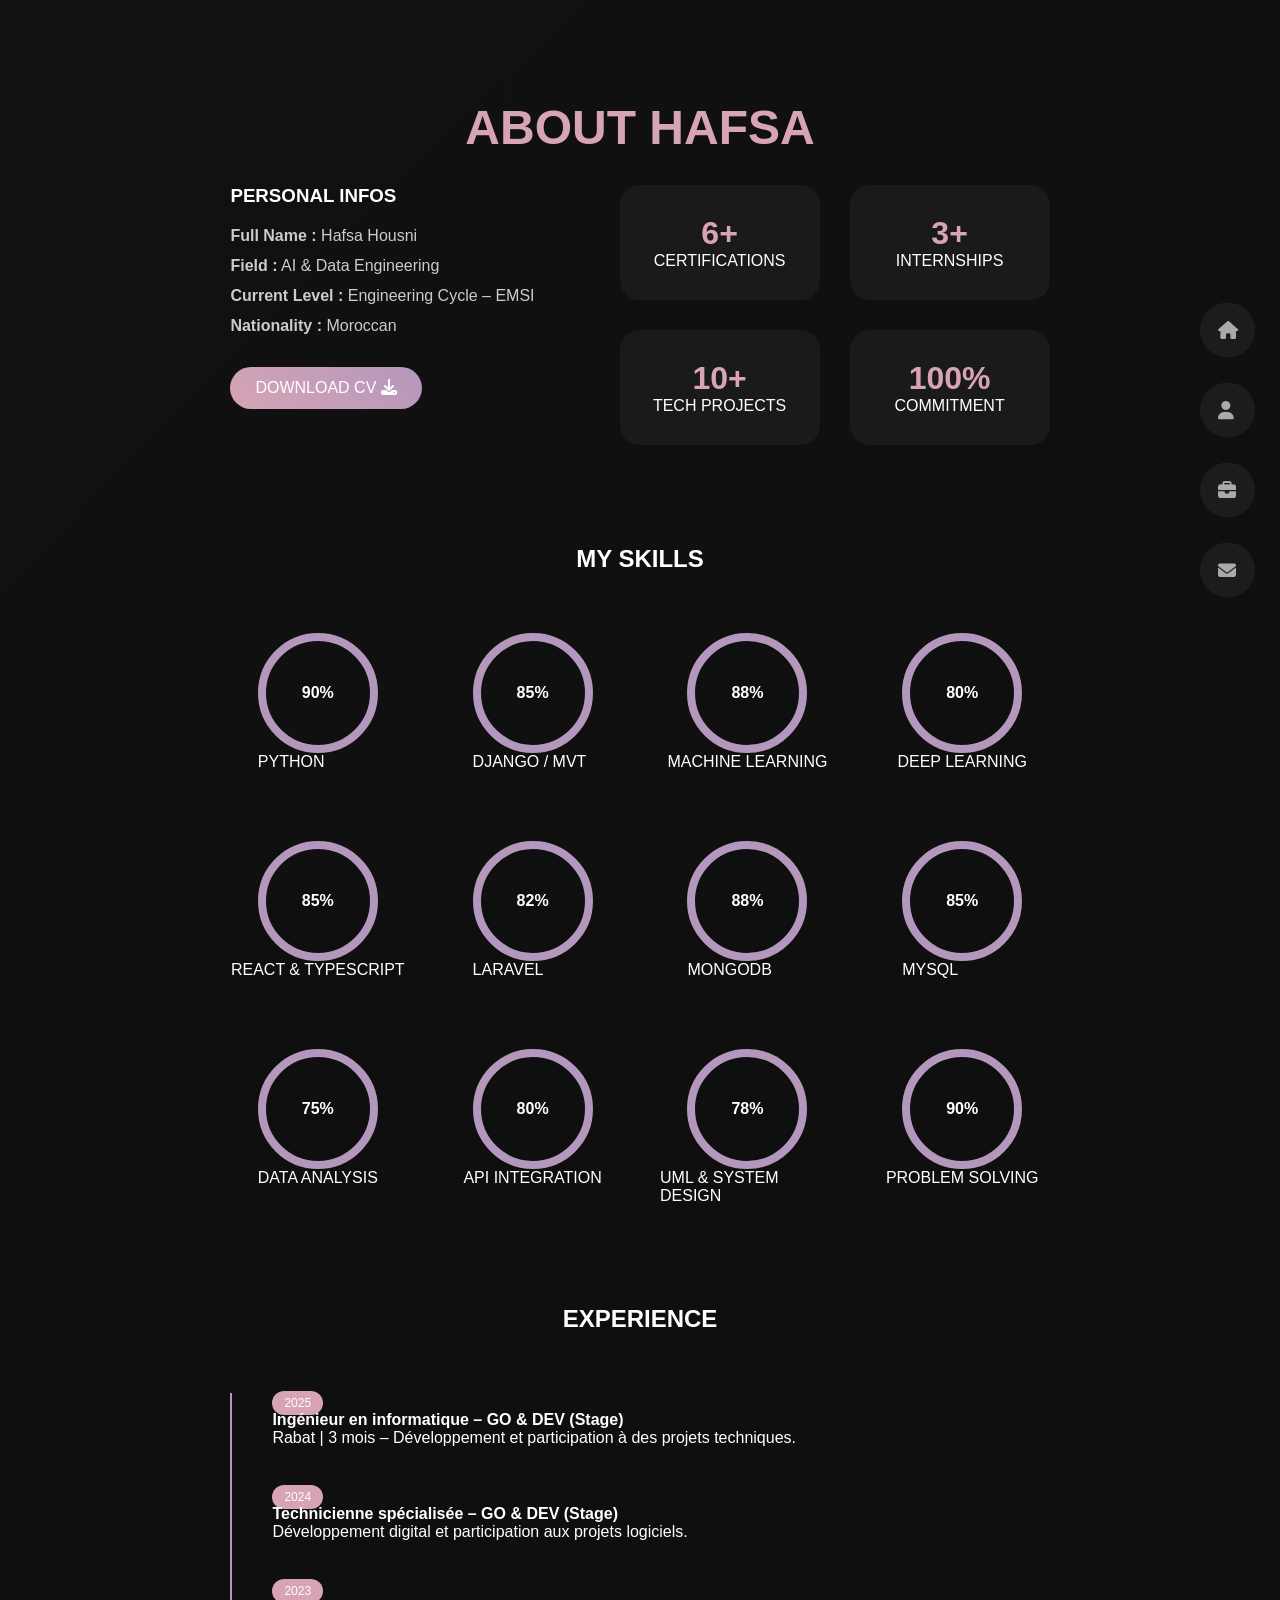
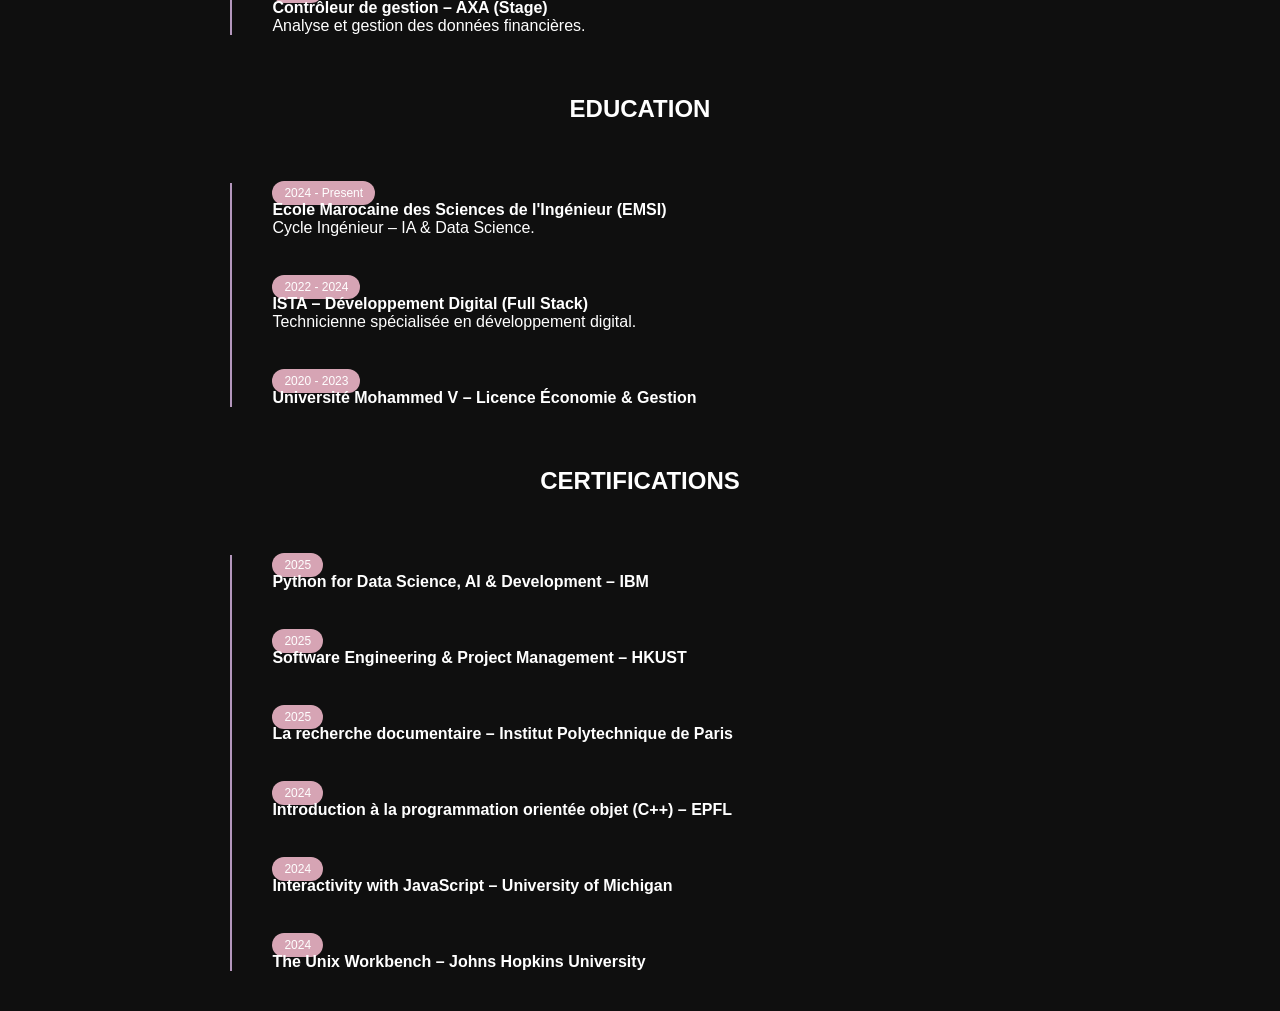
==== about.html @ fc38b6bf "Premier commit" ====
<!DOCTYPE html>
<html lang="fr">
<head>
<meta charset="UTF-8">
<meta name="viewport" content="width=device-width, initial-scale=1.0">
<title>About | Hafsa Housni</title>
<link rel="stylesheet" href="style.css">
<link rel="stylesheet" href="https://cdnjs.cloudflare.com/ajax/libs/font-awesome/6.5.0/css/all.min.css">
</head>

<body>

<div class="curtain"></div>

<section class="about-page">

    <div class="side-icons">
        <a href="index.html" class="icon link-transition">
            <i class="fas fa-home"></i>
            <span>HOME</span>
        </a>

        <a href="about.html" class="icon">
            <i class="fas fa-user"></i>
            <span>ABOUT</span>
        </a>

        <a href="projects.html" class="icon">
            <i class="fas fa-briefcase"></i>
            <span>PROJECTS</span>
        </a>

        <a href="contact.html" class="icon">
            <i class="fas fa-envelope"></i>
            <span>CONTACT</span>
        </a>
    </div>

    <div class="about-container">

        <h1 class="about-title">
            ABOUT <span>HAFSA</span>
        </h1>

        <!-- PERSONAL INFO -->
        <div class="about-top">

            <div class="personal-info">
                <h3>PERSONAL INFOS</h3>
                <p><strong>Full Name :</strong> Hafsa Housni</p>
                <p><strong>Field :</strong> AI & Data Engineering</p>
                <p><strong>Current Level :</strong> Engineering Cycle – EMSI</p>
                <p><strong>Nationality :</strong> Moroccan</p>

<a href="Hafsa_Housni_CV.pdf" download class="download-btn">
DOWNLOAD CV <i class="fas fa-download"></i>
</a>
            </div>

            <div class="stats">
                <div class="stat-box">
                    <h2>6+</h2>
                    <p>CERTIFICATIONS</p>
                </div>

                <div class="stat-box">
                    <h2>3+</h2>
                    <p>INTERNSHIPS</p>
                </div>

                <div class="stat-box">
                    <h2>10+</h2>
                    <p>TECH PROJECTS</p>
                </div>

                <div class="stat-box">
                    <h2>100%</h2>
                    <p>COMMITMENT</p>
                </div>
            </div>

        </div>

        <h2 class="section-title">MY SKILLS</h2>

<div class="skills-grid">

    <div class="skill">
        <div class="circle"><span>90%</span></div>
        <p>PYTHON</p>
    </div>

    <div class="skill">
        <div class="circle"><span>85%</span></div>
        <p>DJANGO / MVT</p>
    </div>

    <div class="skill">
        <div class="circle"><span>88%</span></div>
        <p>MACHINE LEARNING</p>
    </div>

    <div class="skill">
        <div class="circle"><span>80%</span></div>
        <p>DEEP LEARNING</p>
    </div>

    <div class="skill">
        <div class="circle"><span>85%</span></div>
        <p>REACT & TYPESCRIPT</p>
    </div>

    <div class="skill">
        <div class="circle"><span>82%</span></div>
        <p>LARAVEL</p>
    </div>

    <div class="skill">
        <div class="circle"><span>88%</span></div>
        <p>MONGODB</p>
    </div>

    <div class="skill">
        <div class="circle"><span>85%</span></div>
        <p>MYSQL</p>
    </div>

    <div class="skill">
        <div class="circle"><span>75%</span></div>
        <p>DATA ANALYSIS</p>
    </div>

    <div class="skill">
        <div class="circle"><span>80%</span></div>
        <p>API INTEGRATION</p>
    </div>

    <div class="skill">
        <div class="circle"><span>78%</span></div>
        <p>UML & SYSTEM DESIGN</p>
    </div>

    <div class="skill">
        <div class="circle"><span>90%</span></div>
        <p>PROBLEM SOLVING</p>
    </div>

</div>

        <!-- EXPERIENCE -->
        <h2 class="section-title">EXPERIENCE</h2>

        <div class="timeline">

            <div class="timeline-item">
                <span class="year">2025</span>
                <h4>Ingénieur en informatique – GO & DEV (Stage)</h4>
                <p>Rabat | 3 mois – Développement et participation à des projets techniques.</p>
            </div>

            <div class="timeline-item">
                <span class="year">2024</span>
                <h4>Technicienne spécialisée – GO & DEV (Stage)</h4>
                <p>Développement digital et participation aux projets logiciels.</p>
            </div>

            <div class="timeline-item">
                <span class="year">2023</span>
                <h4>Contrôleur de gestion – AXA (Stage)</h4>
                <p>Analyse et gestion des données financières.</p>
            </div>

        </div>

        <!-- EDUCATION -->
        <h2 class="section-title">EDUCATION</h2>

        <div class="timeline">

            <div class="timeline-item">
                <span class="year">2024 - Present</span>
                <h4>Ecole Marocaine des Sciences de l'Ingénieur (EMSI)</h4>
                <p>Cycle Ingénieur – IA & Data Science.</p>
            </div>

            <div class="timeline-item">
                <span class="year">2022 - 2024</span>
                <h4>ISTA – Développement Digital (Full Stack)</h4>
                <p>Technicienne spécialisée en développement digital.</p>
            </div>

            <div class="timeline-item">
                <span class="year">2020 - 2023</span>
                <h4>Université Mohammed V – Licence Économie & Gestion</h4>
            </div>

        </div>

        <!-- CERTIFICATIONS -->
        <h2 class="section-title">CERTIFICATIONS</h2>

        <div class="timeline">

            <div class="timeline-item">
                <span class="year">2025</span>
                <h4>Python for Data Science, AI & Development – IBM</h4>
            </div>

            <div class="timeline-item">
                <span class="year">2025</span>
                <h4>Software Engineering & Project Management – HKUST</h4>
            </div>

            <div class="timeline-item">
                <span class="year">2025</span>
                <h4>La recherche documentaire – Institut Polytechnique de Paris</h4>
            </div>

            <div class="timeline-item">
                <span class="year">2024</span>
                <h4>Introduction à la programmation orientée objet (C++) – EPFL</h4>
            </div>

            <div class="timeline-item">
                <span class="year">2024</span>
                <h4>Interactivity with JavaScript – University of Michigan</h4>
            </div>

            <div class="timeline-item">
                <span class="year">2024</span>
                <h4>The Unix Workbench – Johns Hopkins University</h4>
            </div>

        </div>

    </div>

</section>

<script>
document.addEventListener("DOMContentLoaded", function () {

    const curtain = document.querySelector(".curtain");

    const links = document.querySelectorAll("a");

    links.forEach(link => {

        link.addEventListener("click", function (e) {

            const target = this.getAttribute("href");

            // Ignore liens externes (http, https, whatsapp, # etc.)
            if (
                target &&
                !target.startsWith("http") &&
                !target.startsWith("#") &&
                !this.hasAttribute("target")
            ) {

                e.preventDefault();

                curtain.classList.add("active");

                setTimeout(() => {
                    window.location.href = target;
                }, 700);
            }

        });

    });

});
</script>

</body>
</html>
---- style.css ----
:root {
    --primary: #d6a4b4;
    --secondary: #b497bd;
    --light: #f6efe9;
    --dark: #0f0f0f;
}

/* RESET */
* {
    margin: 0;
    padding: 0;
    box-sizing: border-box;
}

body {
    font-family: 'Segoe UI', sans-serif;
    background: var(--dark);
    color: white;
    overflow-x: hidden;
}

/* HERO */
.hero {
    height: 100vh;
    display: flex;
    align-items: center;
    background: linear-gradient(135deg, #111 60%, #1a1a1a 100%);
}

/* CONTAINER */
.hero-container {
    display: flex;
    align-items: center;
    justify-content: space-between;
    width: 80%;
    max-width: 1200px;
    margin: auto;
    gap: 140px;
}

/* IMAGE */
.hero-image {
    position: relative;
}

.hero-image img {
    width: 420px;
    border-radius: 30px;
    transition: 0.5s ease;
    position: relative;
    z-index: 2;
}

.hero-image::before {
    content: "";
    position: absolute;
    width: 520px;
    height: 520px;
    background: radial-gradient(circle, rgba(214,164,180,0.35), transparent 70%);
    border-radius: 50%;
    top: 50%;
    left: 50%;
    transform: translate(-50%, -50%);
    animation: pulse 4s infinite ease-in-out;
    z-index: 1;
}

.hero-image img:hover {
    transform: scale(1.08);
    box-shadow: 0 30px 70px rgba(214,164,180,0.5);
}

@keyframes pulse {
    0% { transform: translate(-50%, -50%) scale(1); opacity: 0.5; }
    50% { transform: translate(-50%, -50%) scale(1.15); opacity: 0.9; }
    100% { transform: translate(-50%, -50%) scale(1); opacity: 0.5; }
}

/* TEXT */
.hero-content {
    max-width: 500px;
}

.hero-content h1 {
    font-size: 3.5rem;
    color: var(--primary);
    margin-bottom: 15px;
}

.hero-content h2 {
    font-size: 1.9rem;
    margin-bottom: 25px;
    color: var(--light);
}

.hero-content p {
    line-height: 1.7;
    color: #ccc;
    margin-bottom: 35px;
}

/* BUTTON */
.btn {
    display: inline-block;
    padding: 16px 40px;
    background: linear-gradient(45deg, var(--primary), var(--secondary));
    color: white;
    text-decoration: none;
    border-radius: 50px;
    font-weight: bold;
    transition: 0.3s ease;
}

.btn:hover {
    transform: scale(1.06);
    box-shadow: 0 0 25px rgba(214, 164, 180, 0.7);
}

/* SIDE ICONS */
.side-icons {
    position: fixed;
    right: 25px;
    top: 50%;
    transform: translateY(-50%);
    display: flex;
    flex-direction: column;
    gap: 25px;
    z-index: 999;
}

.icon {
    display: flex;
    align-items: center;
    height: 55px;
    width: 55px;
    border-radius: 50px;
    background: #1c1c1c;
    color: #aaa;
    text-decoration: none;
    padding: 0 18px;
    transition: all 0.4s ease;
    overflow: hidden;
}

.icon i {
    font-size: 18px;
    min-width: 20px;
}

.icon span {
    margin-left: 15px;
    white-space: nowrap;
    opacity: 0;
    font-size: 14px;
    font-weight: 600;
    transition: opacity 0.3s ease;
}

/* Hover (ouvre vers la gauche) */
.icon:hover {
    width: 170px;
    background: linear-gradient(45deg, var(--primary), var(--secondary));
    color: white;
    transform: translateX(-10px);
}

.icon:hover span {
    opacity: 1;
}

/* ABOUT SECTION */
.about {
    height: 100vh;
    padding: 100px;
    background: #111;
}

/* RIDEAU ADAPTÉ À TA PALETTE */
.curtain {
    position: fixed;
    top: -100%;
    left: 0;
    width: 100%;
    height: 100%;
    background: linear-gradient(
        to bottom,
        var(--primary),
        var(--secondary),
        #8e6b97
    );
    z-index: 9999;
    transition: top 0.7s ease-in-out;
}

.curtain.active {
    top: 0;
}

.about-page {
    height: 100vh;
    background: linear-gradient(135deg, #111 60%, #1a1a1a 100%);
    display: flex;
    align-items: center;
}

.about-container {
    width: 80%;
    max-width: 1000px;
    margin: auto;
}

.about-container h1 {
    font-size: 3rem;
    color: var(--primary);
    margin-bottom: 30px;
}

/* ABOUT PAGE */

.about-page {
    padding: 100px 10%;
    background: linear-gradient(135deg, #111, #0f0f0f);
}

.about-title {
    text-align: center;
    font-size: 3rem;
    margin-bottom: 80px;
}

.about-title span {
    color: var(--primary);
}

.about-top {
    display: flex;
    justify-content: space-between;
    gap: 80px;
    margin-bottom: 100px;
}

.personal-info h3 {
    margin-bottom: 20px;
}

.personal-info p {
    margin-bottom: 12px;
    color: #ccc;
}

.download-btn {
    display: inline-block;
    margin-top: 20px;
    padding: 12px 25px;
    border-radius: 40px;
    background: linear-gradient(45deg, var(--primary), var(--secondary));
    color: white;
    text-decoration: none;
}

.stats {
    display: grid;
    grid-template-columns: repeat(2, 200px);
    gap: 30px;
}

.stat-box {
    background: #1a1a1a;
    padding: 30px;
    border-radius: 20px;
    text-align: center;
}

.stat-box h2 {
    color: var(--primary);
    font-size: 2rem;
}

.section-title {
    text-align: center;
    margin: 60px 0;
}

.skills-grid {
    display: grid;
    grid-template-columns: repeat(4, 1fr); /* 3 par ligne */
    gap: 70px 40px;
    justify-items: center;
    margin-bottom: 100px;
}

.circle {
    width: 120px;
    height: 120px;
    border-radius: 50%;
    border: 8px solid var(--secondary);
    display: flex;
    align-items: center;
    justify-content: center;
    margin: auto;
    color: white;
    font-weight: bold;
}

.timeline {
    border-left: 2px solid var(--secondary);
    padding-left: 40px;
}

.timeline-item {
    margin-bottom: 40px;
}

.year {
    background: var(--primary);
    padding: 5px 12px;
    border-radius: 20px;
    font-size: 12px;
}

/* RESPONSIVE */
@media (max-width: 900px) {
    .hero-container {
        flex-direction: column;
        text-align: center;
        gap: 60px;
    }

    .hero-image img {
        width: 260px;
    }

    .side-icons {
        display: none;
    }
}

/* CONTACT PAGE */

.contact-page {
    height: 100vh;
    background: linear-gradient(135deg, #111 60%, #0f0f0f 100%);
    display: flex;
    align-items: center;
    justify-content: center;
    text-align: center;
}

.contact-container {
    max-width: 600px;
}

.contact-title {
    font-size: 3.5rem;
    margin-bottom: 20px;
}

.contact-title span {
    color: var(--primary);
}

.contact-container h3 {
    margin-bottom: 20px;
}

.contact-container p {
    color: #ccc;
    margin-bottom: 40px;
}

.phone-box {
    background: #1a1a1a;
    padding: 20px;
    border-radius: 20px;
    margin-bottom: 40px;
}

.phone-box i {
    font-size: 24px;
    color: var(--primary);
    margin-bottom: 10px;
}

.send-btn {
    display: inline-block;
    padding: 15px 35px;
    border-radius: 50px;
    background: linear-gradient(45deg, var(--primary), var(--secondary));
    color: white;
    text-decoration: none;
    font-weight: bold;
    transition: 0.3s ease;
    margin-bottom: 40px;
}

.send-btn:hover {
    transform: scale(1.05);
    box-shadow: 0 0 25px rgba(214,164,180,0.6);
}

.social-icons {
    display: flex;
    justify-content: center;
    gap: 25px;
}

.social-icons a {
    width: 45px;
    height: 45px;
    background: #1c1c1c;
    border-radius: 50%;
    display: flex;
    align-items: center;
    justify-content: center;
    color: white;
    font-size: 18px;
    transition: 0.3s;
}

.social-icons a:hover {
    background: linear-gradient(45deg, var(--primary), var(--secondary));
}

.projects-page {
    padding: 120px 10%;
    background: linear-gradient(135deg, #111, #0f0f0f);
}

.projects-title {
    text-align: center;
    font-size: 3rem;
    margin-bottom: 80px;
}

.projects-title span {
    color: var(--primary);
}

.projects-grid {
    display: grid;
    grid-template-columns: repeat(3, 1fr);
    gap: 40px;
}

.project-card {
    height: 220px;
    background: #1a1a1a;
    border-radius: 20px;
    position: relative;
    overflow: hidden;
    cursor: pointer;
    transition: 0.4s ease;
}

.project-card:hover {
    transform: translateY(-10px);
    box-shadow: 0 20px 40px rgba(214,164,180,0.3);
}

.project-overlay {
    position: absolute;
    bottom: 0;
    width: 100%;
    padding: 20px;
    background: linear-gradient(to top, rgba(0,0,0,0.8), transparent);
}

.project-overlay h3 {
    margin-bottom: 5px;
    color: var(--primary);
}

.project-overlay p {
    font-size: 14px;
    color: #ccc;
}

@media (max-width: 900px) {
    .projects-grid {
        grid-template-columns: 1fr;
    }
}
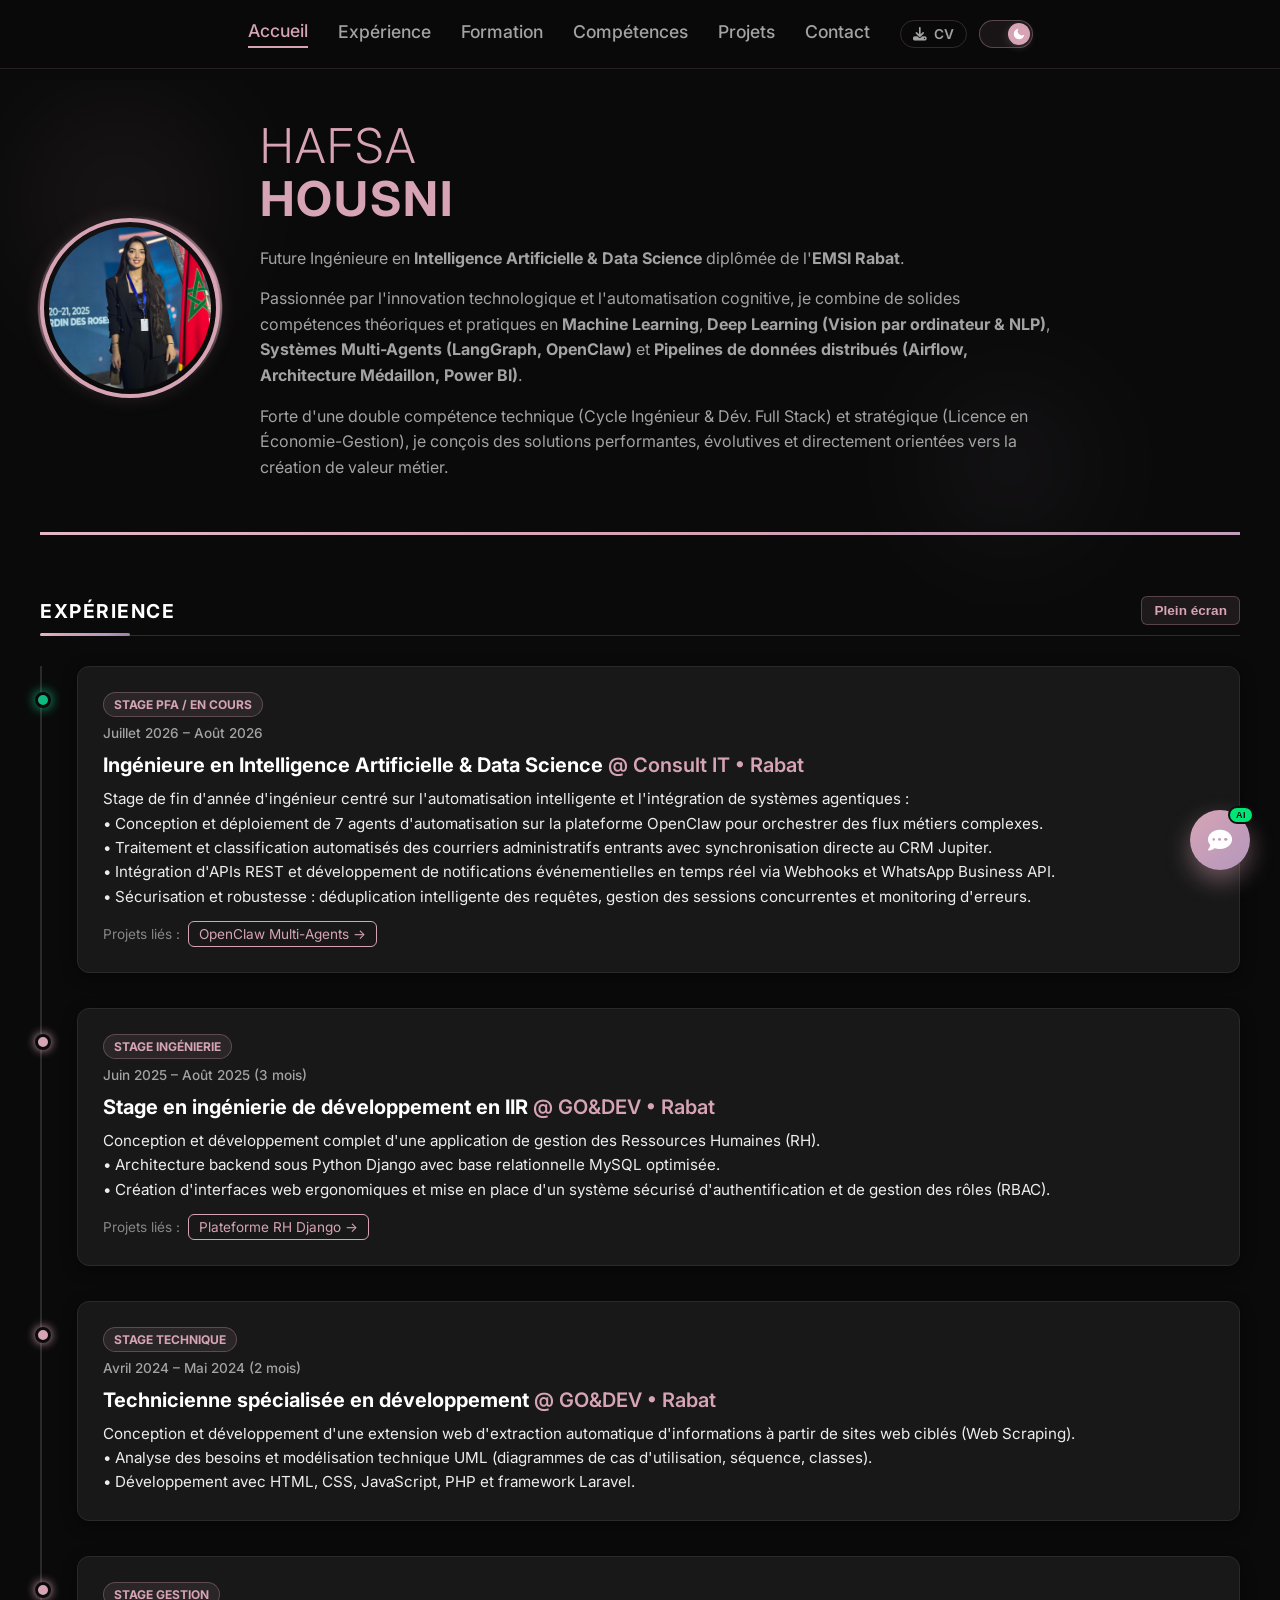
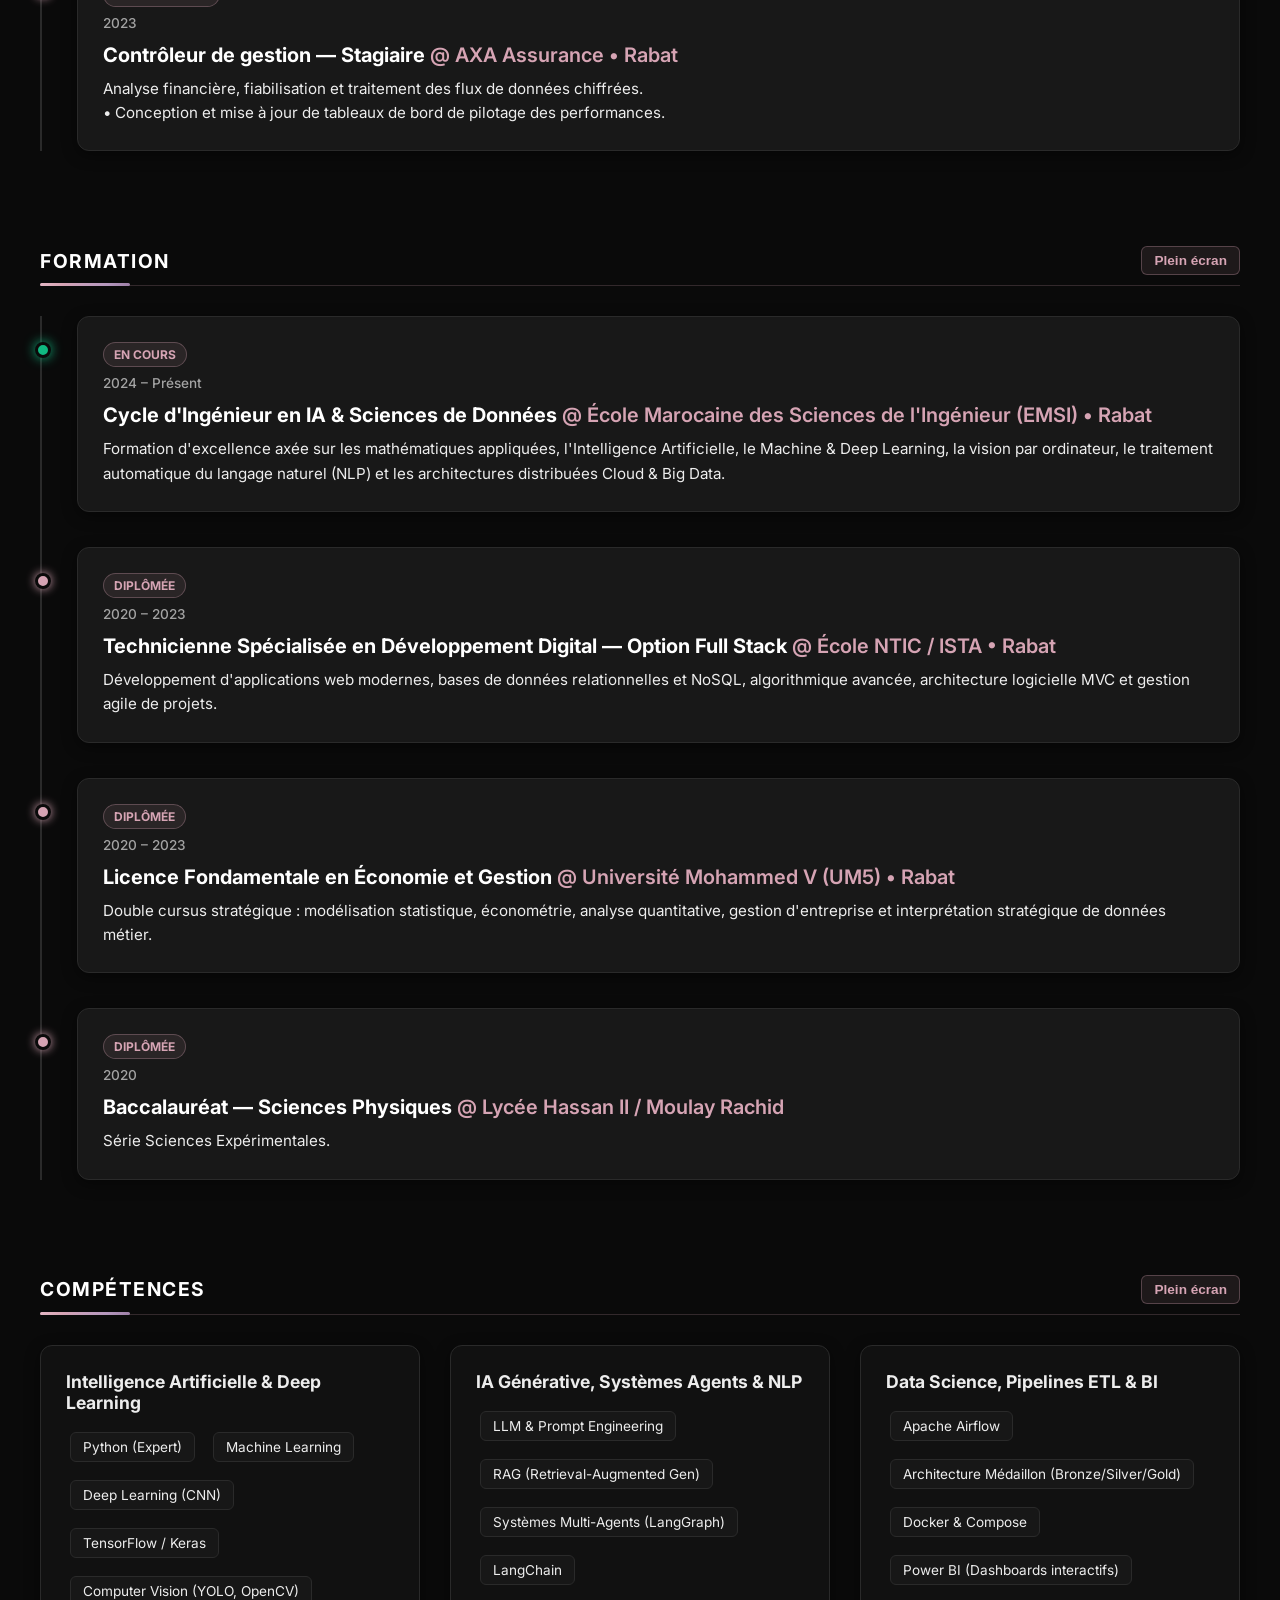
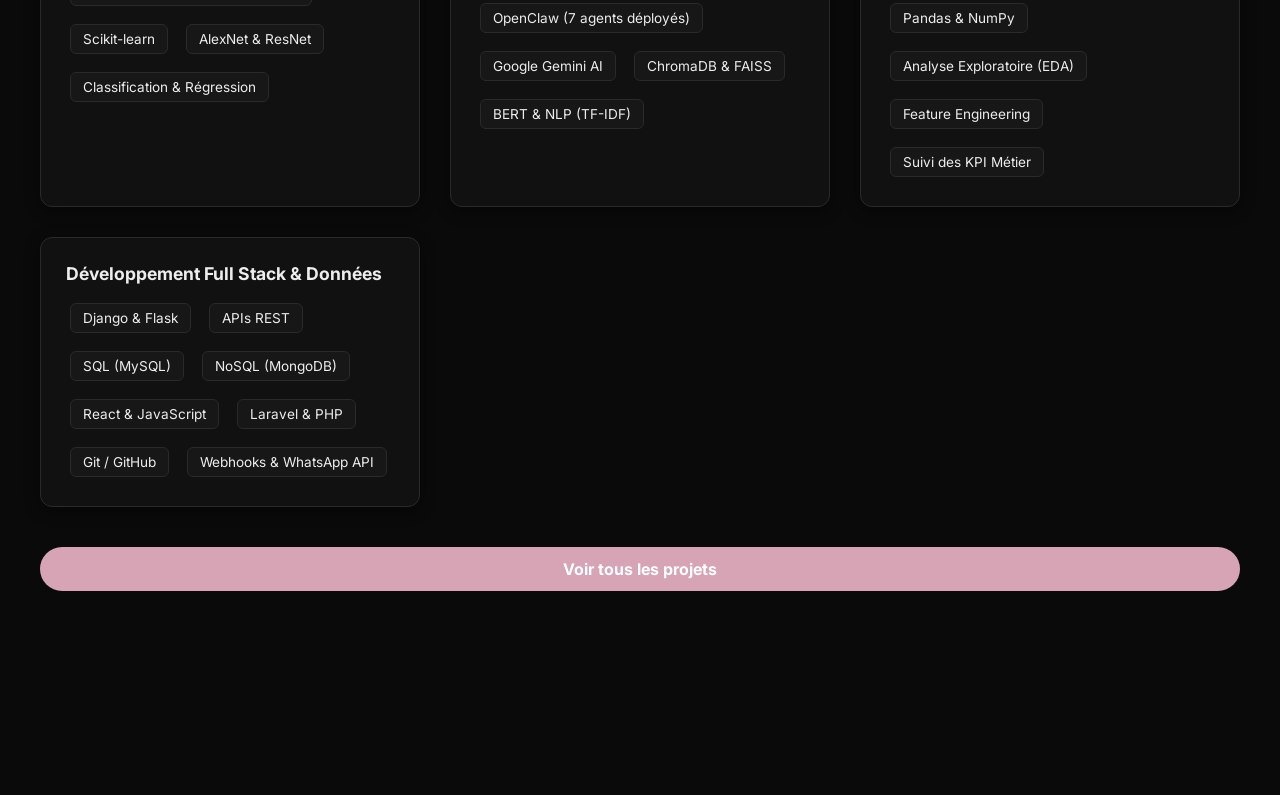
==== commit 8ff5c074: "Update portfolio" ====
--- a/about.html
+++ b/about.html
@@ -4,7 +4,12 @@
 <meta charset="UTF-8">
 <meta name="viewport" content="width=device-width, initial-scale=1.0">
 <title>About | Hafsa Housni</title>
+<script>
+    const targetHash = window.location.hash || '#experience';
+    window.location.replace('index.html' + targetHash);
+</script>
 <link rel="stylesheet" href="style.css">
+<link rel="stylesheet" href="chatbot.css">
 <link rel="stylesheet" href="https://cdnjs.cloudflare.com/ajax/libs/font-awesome/6.5.0/css/all.min.css">
 </head>
 
@@ -12,25 +17,47 @@
 
 <div class="curtain"></div>
 
-<section class="about-page">
-
+<!-- TOP NAVBAR (Style Iyad Hadife) -->
+<header class="top-navbar">
+    <a href="index.html" class="nav-brand">Hafsa<span>.IA</span></a>
+    <nav class="nav-links">
+        <a href="index.html" class="nav-link link-transition"><i class="fas fa-home"></i> Accueil</a>
+        <a href="about.html#experience" class="nav-link"><i class="fas fa-briefcase"></i> Expérience</a>
+        <a href="about.html#education" class="nav-link"><i class="fas fa-graduation-cap"></i> Formation</a>
+        <a href="about.html#skills" class="nav-link"><i class="fas fa-code"></i> Compétences</a>
+        <a href="projects.html" class="nav-link link-transition"><i class="fas fa-project-diagram"></i> Projets</a>
+        <a href="contact.html" class="nav-link link-transition"><i class="fas fa-envelope"></i> Contact</a>
+    </nav>
+    <a href="Hafsa_Housni_CV.pdf" download class="nav-cv-btn">
+        <i class="fas fa-download"></i> CV
+    </a>
+</header>
+
+<section class="about-page" id="about">
+
+    <!-- FLOATING SIDE ICONS -->
     <div class="side-icons">
-        <a href="index.html" class="icon link-transition">
+        <a href="index.html" class="icon link-transition" title="Accueil">
             <i class="fas fa-home"></i>
-            <span>HOME</span>
-        </a>
-
-        <a href="about.html" class="icon">
-            <i class="fas fa-user"></i>
-            <span>ABOUT</span>
-        </a>
-
-        <a href="projects.html" class="icon">
+            <span>ACCUEIL</span>
+        </a>
+        <a href="#experience" class="icon" title="Expérience">
             <i class="fas fa-briefcase"></i>
-            <span>PROJECTS</span>
-        </a>
-
-        <a href="contact.html" class="icon">
+            <span>EXPÉRIENCE</span>
+        </a>
+        <a href="#education" class="icon" title="Formation">
+            <i class="fas fa-graduation-cap"></i>
+            <span>FORMATION</span>
+        </a>
+        <a href="#skills" class="icon" title="Compétences">
+            <i class="fas fa-code"></i>
+            <span>COMPÉTENCES</span>
+        </a>
+        <a href="projects.html" class="icon link-transition" title="Projets">
+            <i class="fas fa-folder-open"></i>
+            <span>PROJETS</span>
+        </a>
+        <a href="contact.html" class="icon link-transition" title="Contact">
             <i class="fas fa-envelope"></i>
             <span>CONTACT</span>
         </a>
@@ -38,197 +65,390 @@
 
     <div class="about-container">
 
-        <h1 class="about-title">
-            ABOUT <span>HAFSA</span>
-        </h1>
-
-        <!-- PERSONAL INFO -->
-        <div class="about-top">
-
-            <div class="personal-info">
-                <h3>PERSONAL INFOS</h3>
-                <p><strong>Full Name :</strong> Hafsa Housni</p>
-                <p><strong>Field :</strong> AI & Data Engineering</p>
-                <p><strong>Current Level :</strong> Engineering Cycle – EMSI</p>
-                <p><strong>Nationality :</strong> Moroccan</p>
-
-<a href="Hafsa_Housni_CV.pdf" download class="download-btn">
-DOWNLOAD CV <i class="fas fa-download"></i>
-</a>
-            </div>
-
-            <div class="stats">
-                <div class="stat-box">
-                    <h2>6+</h2>
-                    <p>CERTIFICATIONS</p>
-                </div>
-
-                <div class="stat-box">
-                    <h2>3+</h2>
-                    <p>INTERNSHIPS</p>
-                </div>
-
-                <div class="stat-box">
-                    <h2>10+</h2>
-                    <p>TECH PROJECTS</p>
-                </div>
-
-                <div class="stat-box">
-                    <h2>100%</h2>
-                    <p>COMMITMENT</p>
-                </div>
-            </div>
-
-        </div>
-
-        <h2 class="section-title">MY SKILLS</h2>
-
-<div class="skills-grid">
-
-    <div class="skill">
-        <div class="circle"><span>90%</span></div>
-        <p>PYTHON</p>
-    </div>
-
-    <div class="skill">
-        <div class="circle"><span>85%</span></div>
-        <p>DJANGO / MVT</p>
-    </div>
-
-    <div class="skill">
-        <div class="circle"><span>88%</span></div>
-        <p>MACHINE LEARNING</p>
-    </div>
-
-    <div class="skill">
-        <div class="circle"><span>80%</span></div>
-        <p>DEEP LEARNING</p>
-    </div>
-
-    <div class="skill">
-        <div class="circle"><span>85%</span></div>
-        <p>REACT & TYPESCRIPT</p>
-    </div>
-
-    <div class="skill">
-        <div class="circle"><span>82%</span></div>
-        <p>LARAVEL</p>
-    </div>
-
-    <div class="skill">
-        <div class="circle"><span>88%</span></div>
-        <p>MONGODB</p>
-    </div>
-
-    <div class="skill">
-        <div class="circle"><span>85%</span></div>
-        <p>MYSQL</p>
-    </div>
-
-    <div class="skill">
-        <div class="circle"><span>75%</span></div>
-        <p>DATA ANALYSIS</p>
-    </div>
-
-    <div class="skill">
-        <div class="circle"><span>80%</span></div>
-        <p>API INTEGRATION</p>
-    </div>
-
-    <div class="skill">
-        <div class="circle"><span>78%</span></div>
-        <p>UML & SYSTEM DESIGN</p>
-    </div>
-
-    <div class="skill">
-        <div class="circle"><span>90%</span></div>
-        <p>PROBLEM SOLVING</p>
-    </div>
-
-</div>
-
-        <!-- EXPERIENCE -->
-        <h2 class="section-title">EXPERIENCE</h2>
-
-        <div class="timeline">
-
-            <div class="timeline-item">
-                <span class="year">2025</span>
-                <h4>Ingénieur en informatique – GO & DEV (Stage)</h4>
-                <p>Rabat | 3 mois – Développement et participation à des projets techniques.</p>
-            </div>
-
-            <div class="timeline-item">
-                <span class="year">2024</span>
-                <h4>Technicienne spécialisée – GO & DEV (Stage)</h4>
-                <p>Développement digital et participation aux projets logiciels.</p>
-            </div>
-
-            <div class="timeline-item">
-                <span class="year">2023</span>
-                <h4>Contrôleur de gestion – AXA (Stage)</h4>
-                <p>Analyse et gestion des données financières.</p>
-            </div>
-
-        </div>
-
-        <!-- EDUCATION -->
-        <h2 class="section-title">EDUCATION</h2>
-
-        <div class="timeline">
-
-            <div class="timeline-item">
-                <span class="year">2024 - Present</span>
-                <h4>Ecole Marocaine des Sciences de l'Ingénieur (EMSI)</h4>
-                <p>Cycle Ingénieur – IA & Data Science.</p>
-            </div>
-
-            <div class="timeline-item">
-                <span class="year">2022 - 2024</span>
-                <h4>ISTA – Développement Digital (Full Stack)</h4>
-                <p>Technicienne spécialisée en développement digital.</p>
-            </div>
-
-            <div class="timeline-item">
-                <span class="year">2020 - 2023</span>
-                <h4>Université Mohammed V – Licence Économie & Gestion</h4>
-            </div>
-
-        </div>
-
-        <!-- CERTIFICATIONS -->
-        <h2 class="section-title">CERTIFICATIONS</h2>
-
-        <div class="timeline">
-
-            <div class="timeline-item">
-                <span class="year">2025</span>
-                <h4>Python for Data Science, AI & Development – IBM</h4>
-            </div>
-
-            <div class="timeline-item">
-                <span class="year">2025</span>
-                <h4>Software Engineering & Project Management – HKUST</h4>
-            </div>
-
-            <div class="timeline-item">
-                <span class="year">2025</span>
-                <h4>La recherche documentaire – Institut Polytechnique de Paris</h4>
-            </div>
-
-            <div class="timeline-item">
-                <span class="year">2024</span>
-                <h4>Introduction à la programmation orientée objet (C++) – EPFL</h4>
-            </div>
-
-            <div class="timeline-item">
-                <span class="year">2024</span>
-                <h4>Interactivity with JavaScript – University of Michigan</h4>
-            </div>
-
-            <div class="timeline-item">
-                <span class="year">2024</span>
-                <h4>The Unix Workbench – Johns Hopkins University</h4>
+        <!-- PROFILE HEADER (Style Iyad Hadife) -->
+        <div class="profile-header-iyad">
+            <div class="profile-image-container">
+                <img src="c.jpg" alt="Hafsa Housni" class="profile-image">
+            </div>
+            <div class="profile-info-block">
+                <div class="status-badge"><i class="fas fa-circle" style="color:#00e676;font-size:8px;"></i> Disponible pour PFE / Stage &amp; Opportunités</div>
+                <h1 class="profile-name">HAFSA <span class="gradient-text">HOUSNI</span></h1>
+                <p class="profile-tagline">Future Ingénieure en Intelligence Artificielle &amp; Data Science | EMSI Rabat</p>
+                <p class="profile-bio-text">
+                    Passionnée par l'innovation technologique, je combine de solides compétences théoriques et pratiques en 
+                    <strong>Machine Learning</strong>, <strong>Deep Learning (Vision &amp; NLP)</strong>, <strong>Architectures Multi-Agents (LangGraph)</strong>, 
+                    et <strong>Ingénierie de données (Airflow, ETL, Power BI)</strong>. Forte d'une double compétence technique (Cycle Ingénieur &amp; Dév. Full Stack) 
+                    et managériale (Licence en Économie-Gestion), je conçois des solutions data-driven orientées métier.
+                </p>
+                <div class="profile-actions-row">
+                    <a href="Hafsa_Housni_CV.pdf" download class="btn btn-primary">
+                        <i class="fas fa-download"></i> TÉLÉCHARGER MON CV
+                    </a>
+                    <a href="contact.html" class="btn btn-secondary link-transition">
+                        <i class="fas fa-envelope"></i> ME CONTACTER
+                    </a>
+                </div>
+            </div>
+        </div>
+
+        <!-- STATS COUNTERS -->
+        <div class="stats-grid-iyad">
+            <div class="stat-card">
+                <h3>10+</h3>
+                <p>CERTIFICATIONS RECONNUES</p>
+            </div>
+            <div class="stat-card">
+                <h3>4</h3>
+                <p>EXPÉRIENCES &amp; STAGES RÉELS</p>
+            </div>
+            <div class="stat-card">
+                <h3>12+</h3>
+                <p>PROJETS IA &amp; DATA DÉPLOYÉS</p>
+            </div>
+            <div class="stat-card">
+                <h3>100%</h3>
+                <p>ENGAGEMENT &amp; RIGUEUR</p>
+            </div>
+        </div>
+
+        <!-- ========================================================
+             COMPÉTENCES (Style Iyad Hadife - Pills & Categories)
+             ======================================================== -->
+        <div class="section-title-wrapper" id="skills">
+            <h2>COMPÉTENCES <span>TECHNIQUES</span></h2>
+        </div>
+
+        <div class="skills-categories-grid">
+
+            <!-- Catégorie 1 : IA & Deep Learning -->
+            <div class="skill-category-card" id="ia-section">
+                <div class="category-header">
+                    <div class="category-icon-title">
+                        <i class="fas fa-brain category-icon"></i>
+                        <h3>Intelligence Artificielle &amp; Deep Learning</h3>
+                    </div>
+                    <span class="category-tag tag-ia">IA</span>
+                </div>
+                <div class="pills-container">
+                    <span class="skill-pill">Python (Expert)</span>
+                    <span class="skill-pill">Machine Learning</span>
+                    <span class="skill-pill">Deep Learning (CNN)</span>
+                    <span class="skill-pill">TensorFlow / Keras</span>
+                    <span class="skill-pill">Computer Vision (YOLO, OpenCV)</span>
+                    <span class="skill-pill">Scikit-learn</span>
+                    <span class="skill-pill">AlexNet &amp; ResNet</span>
+                    <span class="skill-pill">Classification &amp; Régression</span>
+                </div>
+            </div>
+
+            <!-- Catégorie 2 : IA Générative, Agents & NLP -->
+            <div class="skill-category-card">
+                <div class="category-header">
+                    <div class="category-icon-title">
+                        <i class="fas fa-robot category-icon"></i>
+                        <h3>IA Générative, Systèmes Agents &amp; NLP</h3>
+                    </div>
+                    <span class="category-tag tag-ia">GenAI</span>
+                </div>
+                <div class="pills-container">
+                    <span class="skill-pill">LLM &amp; Prompt Engineering</span>
+                    <span class="skill-pill">RAG (Retrieval-Augmented Gen)</span>
+                    <span class="skill-pill">Systèmes Multi-Agents (LangGraph)</span>
+                    <span class="skill-pill">LangChain</span>
+                    <span class="skill-pill">OpenClaw (7 agents déployés)</span>
+                    <span class="skill-pill">Google Gemini AI</span>
+                    <span class="skill-pill">ChromaDB &amp; FAISS</span>
+                    <span class="skill-pill">BERT &amp; NLP (TF-IDF)</span>
+                </div>
+            </div>
+
+            <!-- Catégorie 3 : Data Science & BI -->
+            <div class="skill-category-card" id="data-section">
+                <div class="category-header">
+                    <div class="category-icon-title">
+                        <i class="fas fa-chart-line category-icon"></i>
+                        <h3>Data Science, Pipelines ETL &amp; BI</h3>
+                    </div>
+                    <span class="category-tag tag-data">DATA</span>
+                </div>
+                <div class="pills-container">
+                    <span class="skill-pill">Apache Airflow</span>
+                    <span class="skill-pill">Architecture Médaillon (Bronze/Silver/Gold)</span>
+                    <span class="skill-pill">Docker &amp; Compose</span>
+                    <span class="skill-pill">Power BI (Dashboards interactifs)</span>
+                    <span class="skill-pill">Pandas &amp; NumPy</span>
+                    <span class="skill-pill">Analyse Exploratoire (EDA)</span>
+                    <span class="skill-pill">Feature Engineering</span>
+                    <span class="skill-pill">Suivi des KPI Métier</span>
+                </div>
+            </div>
+
+            <!-- Catégorie 4 : Développement & Bases de Données -->
+            <div class="skill-category-card">
+                <div class="category-header">
+                    <div class="category-icon-title">
+                        <i class="fas fa-code category-icon"></i>
+                        <h3>Développement Full Stack &amp; Données</h3>
+                    </div>
+                    <span class="category-tag tag-data">DEV</span>
+                </div>
+                <div class="pills-container">
+                    <span class="skill-pill">Django &amp; Flask</span>
+                    <span class="skill-pill">APIs REST</span>
+                    <span class="skill-pill">SQL (MySQL)</span>
+                    <span class="skill-pill">NoSQL (MongoDB)</span>
+                    <span class="skill-pill">React &amp; JavaScript</span>
+                    <span class="skill-pill">Laravel &amp; PHP</span>
+                    <span class="skill-pill">Git / GitHub</span>
+                    <span class="skill-pill">Webhooks &amp; WhatsApp API</span>
+                </div>
+            </div>
+
+        </div>
+
+        <!-- ========================================================
+             EXPÉRIENCE PROFESSIONNELLE (Frise Moderne Style Iyad Hadife)
+             ======================================================== -->
+        <div class="section-title-wrapper" id="experience" style="margin-top: 70px;">
+            <h2>EXPÉRIENCE <span>PROFESSIONNELLE</span></h2>
+        </div>
+
+        <div class="timeline-frise">
+
+            <!-- EXPÉRIENCE 1 -->
+            <div class="timeline-frise-item">
+                <div class="timeline-frise-dot"></div>
+                <div class="timeline-item-header">
+                    <div>
+                        <span class="status-badge" style="background:rgba(214,164,180,0.15);color:var(--primary);">STAGE PFA</span>
+                        <h4>Ingénieure en Intelligence Artificielle &amp; Data Science</h4>
+                        <span class="company-name"><i class="fas fa-building"></i> Consult IT &bull; Rabat</span>
+                    </div>
+                    <span class="timeline-date-badge"><i class="far fa-calendar-alt"></i> Juillet 2026 – Août 2026</span>
+                </div>
+                <p>Stage de fin d'année d'ingénieur centré sur l'automatisation intelligente et l'intégration de systèmes agentiques :</p>
+                <ul class="timeline-details-list">
+                    <li><strong>Conception et déploiement de 7 agents d'automatisation</strong> sur la plateforme OpenClaw pour orchestrer des workflows complexes.</li>
+                    <li><strong>Traitement et classification automatisés</strong> des courriers administratifs entrants avec synchronisation directe au CRM Jupiter.</li>
+                    <li><strong>Intégration d'APIs REST</strong> et développement de notifications événementielles en temps réel via Webhooks et WhatsApp Business API.</li>
+                    <li><strong>Sécurisation et robustesse :</strong> déduplication intelligente des requêtes, gestion des sessions concurrentes et monitoring d'erreurs.</li>
+                </ul>
+                <div class="tech-stack" style="margin-top: 15px;">
+                    <span class="tech-pill">OpenClaw</span>
+                    <span class="tech-pill">Agents IA</span>
+                    <span class="tech-pill">CRM Jupiter</span>
+                    <span class="tech-pill">APIs REST</span>
+                    <span class="tech-pill">WhatsApp API</span>
+                    <span class="tech-pill">Python</span>
+                </div>
+            </div>
+
+            <!-- EXPÉRIENCE 2 -->
+            <div class="timeline-frise-item">
+                <div class="timeline-frise-dot"></div>
+                <div class="timeline-item-header">
+                    <div>
+                        <span class="status-badge" style="background:rgba(180,151,189,0.15);color:var(--secondary);">STAGE INGÉNIERIE</span>
+                        <h4>Stage en ingénierie de développement en IIR</h4>
+                        <span class="company-name"><i class="fas fa-building"></i> GO&amp;DEV &bull; Rabat</span>
+                    </div>
+                    <span class="timeline-date-badge"><i class="far fa-calendar-alt"></i> Juin 2025 – Août 2025 (3 mois)</span>
+                </div>
+                <ul class="timeline-details-list">
+                    <li>Conception et développement complet d'une application de gestion des Ressources Humaines (RH).</li>
+                    <li>Architecture backend sous Python Django avec base relationnelle MySQL optimisée.</li>
+                    <li>Création d'interfaces web ergonomiques et mise en place d'un système sécurisé d'authentification et de gestion des rôles (RBAC).</li>
+                </ul>
+                <div class="tech-stack" style="margin-top: 15px;">
+                    <span class="tech-pill">Django</span>
+                    <span class="tech-pill">Python</span>
+                    <span class="tech-pill">MySQL</span>
+                    <span class="tech-pill">Auth RBAC</span>
+                </div>
+            </div>
+
+            <!-- EXPÉRIENCE 3 -->
+            <div class="timeline-frise-item">
+                <div class="timeline-frise-dot"></div>
+                <div class="timeline-item-header">
+                    <div>
+                        <span class="status-badge">STAGE TECHNIQUE</span>
+                        <h4>Technicienne spécialisée en développement</h4>
+                        <span class="company-name"><i class="fas fa-building"></i> GO&amp;DEV &bull; Rabat</span>
+                    </div>
+                    <span class="timeline-date-badge"><i class="far fa-calendar-alt"></i> Avril 2024 – Mai 2024 (2 mois)</span>
+                </div>
+                <ul class="timeline-details-list">
+                    <li>Conception et développement d'une extension web d'extraction automatique d'informations à partir de sites web ciblés (Web Scraping).</li>
+                    <li>Analyse des besoins et modélisation technique UML (diagrammes de cas d'utilisation, séquence, classes).</li>
+                    <li>Développement avec HTML, CSS, JavaScript, PHP et Laravel.</li>
+                </ul>
+                <div class="tech-stack" style="margin-top: 15px;">
+                    <span class="tech-pill">Laravel</span>
+                    <span class="tech-pill">PHP</span>
+                    <span class="tech-pill">Web Scraping</span>
+                    <span class="tech-pill">UML</span>
+                </div>
+            </div>
+
+            <!-- EXPÉRIENCE 4 -->
+            <div class="timeline-frise-item">
+                <div class="timeline-frise-dot"></div>
+                <div class="timeline-item-header">
+                    <div>
+                        <span class="status-badge">STAGE GESTION</span>
+                        <h4>Contrôleur de gestion — Stagiaire</h4>
+                        <span class="company-name"><i class="fas fa-building"></i> AXA Assurance &bull; Rabat</span>
+                    </div>
+                    <span class="timeline-date-badge"><i class="far fa-calendar-alt"></i> 2023</span>
+                </div>
+                <ul class="timeline-details-list">
+                    <li>Analyse financière, fiabilisation et traitement des flux de données chiffrées.</li>
+                    <li>Conception et mise à jour de tableaux de bord de pilotage des performances.</li>
+                </ul>
+            </div>
+
+        </div>
+
+        <!-- ========================================================
+             FORMATION (Style Iyad Hadife - Frise Moderne)
+             ======================================================== -->
+        <div class="section-title-wrapper" id="education" style="margin-top: 70px;">
+            <h2>PARCOURS &amp; <span>FORMATION</span></h2>
+        </div>
+
+        <div class="timeline-frise">
+
+            <div class="timeline-frise-item">
+                <div class="timeline-frise-dot" style="background:#00e676;box-shadow:0 0 10px #00e676;"></div>
+                <div class="timeline-item-header">
+                    <div>
+                        <span class="status-badge" style="background:rgba(0,230,118,0.12);color:#00e676;border-color:rgba(0,230,118,0.3);">EN COURS</span>
+                        <h4>Cycle d'Ingénieur en IA &amp; Sciences de Données</h4>
+                        <span class="company-name"><i class="fas fa-university"></i> École Marocaine des Sciences de l'Ingénieur (EMSI) &bull; Rabat</span>
+                    </div>
+                    <span class="timeline-date-badge"><i class="far fa-calendar-alt"></i> 2024 – Présent</span>
+                </div>
+                <p>Formation d'excellence axée sur les mathématiques appliquées, l'Intelligence Artificielle, le Machine &amp; Deep Learning, les architectures distribuées Cloud &amp; Big Data.</p>
+            </div>
+
+            <div class="timeline-frise-item">
+                <div class="timeline-frise-dot"></div>
+                <div class="timeline-item-header">
+                    <div>
+                        <span class="status-badge">DIPLÔME OBTENU</span>
+                        <h4>Technicienne Spécialisée en Développement Digital — Option Full Stack</h4>
+                        <span class="company-name"><i class="fas fa-laptop-code"></i> NTIC / ISTA &bull; Rabat</span>
+                    </div>
+                    <span class="timeline-date-badge"><i class="far fa-calendar-alt"></i> 2020 – 2023</span>
+                </div>
+                <p>Développement d'applications web modernes, bases de données relationnelles et NoSQL, algorithmique avancée, architecture MVC et gestion de projets agiles.</p>
+            </div>
+
+            <div class="timeline-frise-item">
+                <div class="timeline-frise-dot"></div>
+                <div class="timeline-item-header">
+                    <div>
+                        <span class="status-badge">LICENCE FONDAMENTALE</span>
+                        <h4>Licence Fondamentale en Économie et Gestion</h4>
+                        <span class="company-name"><i class="fas fa-landmark"></i> Université Mohammed V (UM5) &bull; Rabat</span>
+                    </div>
+                    <span class="timeline-date-badge"><i class="far fa-calendar-alt"></i> 2020 – 2023</span>
+                </div>
+                <p>Double cursus stratégique : modélisation statistique, analyse quantitative, économétrie, gestion d'entreprise et interprétation stratégique de données métier.</p>
+            </div>
+
+            <div class="timeline-frise-item">
+                <div class="timeline-frise-dot"></div>
+                <div class="timeline-item-header">
+                    <div>
+                        <span class="status-badge">BACCALAURÉAT</span>
+                        <h4>Baccalauréat — Sciences Physiques</h4>
+                        <span class="company-name"><i class="fas fa-school"></i> Lycée Moulay Rachid</span>
+                    </div>
+                    <span class="timeline-date-badge"><i class="far fa-calendar-alt"></i> 2020</span>
+                </div>
+            </div>
+
+        </div>
+
+        <!-- ========================================================
+             CERTIFICATIONS (Style Iyad Hadife - Grille Moderne)
+             ======================================================== -->
+        <div class="section-title-wrapper" style="margin-top: 70px;">
+            <h2>CERTIFICATIONS <span>OFFICIELLES</span></h2>
+        </div>
+
+        <div class="certifications-grid-iyad">
+
+            <div class="cert-card-iyad">
+                <div class="cert-badge-org">Oracle University</div>
+                <h4>Oracle Cloud Infrastructure Certified AI Foundations Associate</h4>
+                <p class="cert-date">Septembre 2026 – Septembre 2028</p>
+                <span class="cert-id-tag">ID : 103530417OCI26AICFA</span>
+            </div>
+
+            <div class="cert-card-iyad">
+                <div class="cert-badge-org">UC San Diego (Coursera)</div>
+                <h4>Introduction to Big Data</h4>
+                <p class="cert-date">Année 2026</p>
+                <a href="https://coursera.org/verify/XU6U5F5Z0IJM" target="_blank" class="cert-verify-link">
+                    <i class="fas fa-external-link-alt"></i> Vérifier le certificat (ID : XU6U5F5Z0IJM)
+                </a>
+            </div>
+
+            <div class="cert-card-iyad">
+                <div class="cert-badge-org">Meta (Coursera)</div>
+                <h4>React Basics</h4>
+                <p class="cert-date">Année 2025</p>
+                <a href="https://coursera.org/verify/WYM8U398O5TW" target="_blank" class="cert-verify-link">
+                    <i class="fas fa-external-link-alt"></i> Vérifier le certificat (ID : WYM8U398O5TW)
+                </a>
+            </div>
+
+            <div class="cert-card-iyad">
+                <div class="cert-badge-org">Microsoft (Coursera)</div>
+                <h4>Python Programming Fundamentals</h4>
+                <p class="cert-date">Année 2025</p>
+                <a href="https://coursera.org/verify/08MAYFAL20WZ" target="_blank" class="cert-verify-link">
+                    <i class="fas fa-external-link-alt"></i> Vérifier le certificat (ID : 08MAYFAL20WZ)
+                </a>
+            </div>
+
+            <div class="cert-card-iyad">
+                <div class="cert-badge-org">IBM</div>
+                <h4>Python for Data Science, AI &amp; Development</h4>
+                <p class="cert-date">Année 2025</p>
+            </div>
+
+            <div class="cert-card-iyad">
+                <div class="cert-badge-org">HKUST</div>
+                <h4>Software Engineering &amp; Project Management</h4>
+                <p class="cert-date">Année 2025</p>
+            </div>
+
+            <div class="cert-card-iyad">
+                <div class="cert-badge-org">Institut Polytechnique de Paris</div>
+                <h4>La recherche documentaire</h4>
+                <p class="cert-date">Année 2025</p>
+            </div>
+
+            <div class="cert-card-iyad">
+                <div class="cert-badge-org">EPFL</div>
+                <h4>Introduction à la programmation orientée objet (C++)</h4>
+                <p class="cert-date">Année 2024</p>
+            </div>
+
+            <div class="cert-card-iyad">
+                <div class="cert-badge-org">University of Michigan</div>
+                <h4>Interactivity with JavaScript</h4>
+                <p class="cert-date">Année 2024</p>
+            </div>
+
+            <div class="cert-card-iyad">
+                <div class="cert-badge-org">Johns Hopkins University</div>
+                <h4>The Unix Workbench</h4>
+                <p class="cert-date">Année 2024</p>
             </div>
 
         </div>
@@ -274,5 +494,6 @@
 });
 </script>
 
+<script src="chatbot.js"></script>
 </body>
 </html>
--- a/style.css
+++ b/style.css
@@ -1,482 +1,220 @@
+@import url('https://fonts.googleapis.com/css2?family=Inter:wght@300;400;500;600;700;800&display=swap');
+
 :root {
-    --primary: #d6a4b4;
-    --secondary: #b497bd;
-    --light: #f6efe9;
-    --dark: #0f0f0f;
-}
-
-/* RESET */
-* {
-    margin: 0;
-    padding: 0;
-    box-sizing: border-box;
-}
-
-body {
-    font-family: 'Segoe UI', sans-serif;
-    background: var(--dark);
-    color: white;
-    overflow-x: hidden;
-}
-
-/* HERO */
-.hero {
-    height: 100vh;
+  --primary: #d6a4b4;
+  --secondary: #b497bd;
+  --light: #f6efe9;
+  --dark: #0f0f0f;
+  --lightningcss-light: ;
+  --lightningcss-dark: initial;
+  color-scheme: dark;
+  --accent: #d6a4b4;
+  --accent-hover: #c491a1;
+  --accent-rgb: 214, 164, 180;
+  --on-accent: #fff;
+  --accent-gradient: linear-gradient(90deg, #e4b7c5, #d6a4b4, #c39ebc, #b497bd, #9e7fa7);
+  --accent-soft-1: #d6a4b4;
+  --accent-soft-2: #b497bd;
+  --glow: .35;
+  --bg: #0a0a0a;
+  --bg-soft: #111;
+  --surface: #141414;
+  --surface-2: #1c1c1c;
+  --border: #2a2a2a;
+  --border-rgb: 42, 42, 42;
+  --heading: #fff;
+  --text: #ededed;
+  --text-muted: #a3a3a3;
+  --text-faint: #6b6b6b;
+  --nav-bg: #0a0a0adb;
+  --shadow: #00000073;
+  --shadow-strong: #000c;
+  --code-bg: #0d0d0d;
+  --code-border: #2a2a2a;
+  --bg-dark: var(--bg);
+  --card-bg: var(--surface);
+  --neon-blue: var(--accent);
+  --text-main: var(--text);
+  --border-light: rgba(var(--accent-rgb), .2);
+}
+
+:root,:root[data-theme=light]{--lightningcss-light:initial;--lightningcss-dark: ;color-scheme:light;--accent:#c48396;--accent-hover:#a8697c;--accent-rgb:214, 164, 180;--on-accent:#fff;--accent-gradient:linear-gradient(90deg, #e4b7c5, #d6a4b4, #c39ebc, #b497bd, #9e7fa7);--accent-soft-1:#d6a4b4;--accent-soft-2:#b497bd;--glow:.6;--bg:#fff;--bg-soft:#fff7f2;--surface:#fff;--surface-2:#fff4ed;--border:#f0ddd2;--border-rgb:240, 221, 210;--heading:#111;--text:#1f1f1f;--text-muted:#5f6368;--text-faint:#8a8f98;--nav-bg:#ffffffdb;--shadow:#11111114;--shadow-strong:#1111112e;--code-bg:#0d1117;--code-border:#1f2937}:root[data-theme=dark]{--lightningcss-light: ;--lightningcss-dark:initial;color-scheme:dark;--accent:#d6a4b4;--accent-hover:#c491a1;--accent-rgb:214, 164, 180;--on-accent:#fff;--accent-gradient:linear-gradient(90deg, #e4b7c5, #d6a4b4, #c39ebc, #b497bd, #9e7fa7);--accent-soft-1:#d6a4b4;--accent-soft-2:#b497bd;--glow:.35;--bg:#0a0a0a;--bg-soft:#111;--surface:#141414;--surface-2:#1c1c1c;--border:#2a2a2a;--border-rgb:42, 42, 42;--heading:#fff;--text:#ededed;--text-muted:#a3a3a3;--text-faint:#6b6b6b;--nav-bg:#0a0a0adb;--shadow:#00000073;--shadow-strong:#000c;--code-bg:#0d0d0d;--code-border:#2a2a2a}:root{--bg-dark:var(--bg);--card-bg:var(--surface);--neon-blue:var(--accent);--text-main:var(--text);--border-light:rgba(var(--accent-rgb), .2)}html,body,#root{scroll-behavior:smooth;background-color:var(--bg);width:100%;min-height:100vh;margin:0;padding:0}#root{text-align:left!important;max-width:none!important;display:block!important}*{box-sizing:border-box}::selection{background:rgba(var(--accent-rgb), .25)}html.theme-switching,html.theme-switching *,html.theme-switching :before,html.theme-switching :after{transition:background-color .4s,border-color .4s,color .4s,fill .4s!important}.skills-section,.journey-section{scroll-margin-top:100px}.about-container{background-color:var(--bg-dark);color:var(--text-main);max-width:1400px;min-height:100vh;margin:0 auto;padding:40px 40px 200px;font-family:Inter,sans-serif}.state-container{background-color:var(--bg-dark);height:100vh;color:var(--neon-blue);justify-content:center;align-items:center;font-size:1.2rem;display:flex}.error{color:#ff4b4b}.profile-header{border-bottom:1px solid var(--border-light);align-items:center;gap:40px;margin-bottom:60px;padding-bottom:40px;display:flex}.profile-image-container{border:4px solid var(--neon-blue);width:180px;height:180px;box-shadow:0 0 20px rgba(var(--accent-rgb), .15);border-radius:50%;flex-shrink:0;padding:5px}.profile-image{object-fit:cover;border-radius:50%;width:100%;height:100%}.profile-info h1{text-transform:uppercase;letter-spacing:2px;margin:0 0 20px;font-size:3rem;line-height:1.1}.first-name{color:var(--neon-blue);font-weight:300}.last-name{font-weight:700}.profile-text p{color:var(--text-muted);max-width:800px;margin-bottom:15px;line-height:1.6}.main-content-grid{flex-direction:column;gap:60px;display:flex}h2{color:var(--heading);letter-spacing:1.5px;text-transform:uppercase;border-bottom:1px solid var(--border-light);margin-bottom:30px;padding-bottom:10px;font-size:1.2rem}.skills-grid{grid-template-columns:repeat(auto-fit,minmax(280px,1fr));gap:30px;display:grid}.skill-category{background-color:var(--card-bg);border:1px solid var(--border);box-shadow:0 4px 15px var(--shadow);border-radius:12px;padding:25px}.skill-category h3{color:var(--text-main);margin-bottom:15px;font-size:1.1rem}.pills-container{flex-wrap:wrap;gap:10px;display:flex}.view-projects-btn{background-color:var(--neon-blue);color:var(--on-accent);text-align:center;border-radius:30px;width:100%;padding:12px 30px;font-weight:700;text-decoration:none;transition:all .3s;display:inline-block}.section-title-wrapper{border-bottom:1px solid var(--border-light);justify-content:space-between;align-items:center;margin-bottom:30px;padding-bottom:10px;display:flex}.section-title-wrapper h2{border-bottom:none;margin-bottom:0;padding-bottom:0}.inline-add-btn{background:var(--neon-blue);color:var(--on-accent);cursor:pointer;width:28px;height:28px;box-shadow:0 0 10px rgba(var(--accent-rgb), .2);border:none;border-radius:50%;justify-content:center;align-items:center;font-size:1.1rem;font-weight:700;transition:transform .2s;display:flex}.inline-add-btn:hover{transform:scale(1.1)}.category-header-flex{justify-content:space-between;align-items:center;margin-bottom:15px;display:flex}.category-header-flex h3{margin-bottom:0!important}.small-plus-btn{background:rgba(var(--accent-rgb), .1);color:var(--neon-blue);border:1px solid var(--neon-blue);cursor:pointer;border-radius:4px;justify-content:center;align-items:center;width:22px;height:22px;font-weight:700;display:flex}.small-plus-btn:hover{background:var(--neon-blue);color:var(--on-accent)}.modal-overlay{background:var(--nav-bg);z-index:2000;justify-content:center;align-items:center;width:100%;height:100%;display:flex;position:fixed;top:0;left:0}.modal-content{background:var(--surface);border:1px solid var(--neon-blue);width:100%;max-width:500px;box-shadow:0 0 25px rgba(var(--accent-rgb), .1);border-radius:12px;padding:30px;position:relative}.close-modal{color:var(--heading);cursor:pointer;background:0 0;border:none;font-size:1.2rem;position:absolute;top:15px;right:15px}.modal-content form{flex-direction:column;gap:15px;margin-top:15px;display:flex}.modal-content input,.modal-content textarea,.modal-content select{background:var(--bg);border:1px solid var(--border);color:var(--heading);border-radius:6px;padding:10px;font-family:inherit}.admin-inline-actions{align-items:center;gap:6px;display:flex}.small-trash-btn,.small-edit-btn{color:#ff4b4b;cursor:pointer;background:#ff4b4b1a;border:1px solid #ff4b4b4d;border-radius:4px;justify-content:center;align-items:center;width:24px;height:24px;font-size:.8rem;transition:all .2s;display:flex}.small-edit-btn{background:rgba(var(--accent-rgb), .1);color:var(--neon-blue);border-color:rgba(var(--accent-rgb), .3)}.small-trash-btn:hover{color:#fff;background:#ff4b4b}.small-edit-btn:hover{background:var(--neon-blue);color:var(--on-accent)}.journey-header-flex{justify-content:space-between;align-items:center;display:flex}.skill-pill-editable{background:rgba(var(--border-rgb), .3);border:1px solid var(--border);color:var(--text);border-radius:6px;align-items:center;gap:6px;margin:4px;padding:6px 12px;font-size:.85rem;display:inline-flex}.pill-delete-btn{color:#ff4b4b;cursor:pointer;background:0 0;border:none;padding:0;font-size:1rem;font-weight:700;line-height:1}.pill-delete-btn:hover{color:red}.zoom-card{transition:transform .3s,box-shadow .3s,border-color .3s}.zoom-card:hover{border-color:var(--accent);box-shadow:0 10px 30px rgba(var(--accent-rgb), .1);transform:translateY(-5px)scale(1.01)}.zoom-pill{transition:transform .2s,background-color .2s}.zoom-pill:hover{background-color:rgba(var(--accent-rgb), .2);border-color:var(--accent);transform:scale(1.08)}.zoom-timeline-card{transition:transform .3s,box-shadow .3s,border-color .3s}.zoom-timeline-card:hover{border-color:var(--accent);box-shadow:0 8px 25px rgba(var(--accent-rgb), .125);transform:translate(8px)scale(1.01)}.timeline-frise{border-left:2px solid var(--border);margin:30px 0;padding-left:35px;position:relative}.timeline-frise-item{background-color:var(--surface-2);border:1px solid var(--border);box-shadow:0 4px 15px var(--shadow);border-radius:12px;margin-bottom:35px;padding:25px;position:relative}.timeline-frise-dot{background-color:var(--accent);border:3px solid var(--bg);width:16px;height:16px;box-shadow:0 0 10px var(--accent);border-radius:50%;position:absolute;top:25px;left:-43px}.timeline-frise-dot[data-status=Current]{background-color:#10b981;box-shadow:0 0 12px #10b981}.status-badge{text-transform:uppercase;background:rgba(var(--accent-rgb), .1);color:var(--accent);border:1px solid rgba(var(--accent-rgb), .3);border-radius:20px;padding:4px 10px;font-size:.75rem;font-weight:700;display:inline-block}.timeline-date-badge{color:var(--text-muted);margin:8px 0 12px;font-size:.85rem;font-weight:500;display:inline-block}.timeline-frise-item h4,.timeline-h-item h4{color:var(--heading);margin-bottom:10px;font-size:1.25rem}.company-name{color:var(--accent);font-weight:600}.timeline-frise-item p,.timeline-h-item p,.timeline-content p{color:var(--text);word-break:break-word;margin-top:10px;font-size:.95rem;line-height:1.6;white-space:pre-line!important}.section-header-actions{align-items:center;gap:10px;display:flex}.fullscreen-toggle-btn{background:rgba(var(--accent-rgb), .1);color:var(--accent);border:1px solid rgba(var(--accent-rgb), .3);cursor:pointer;border-radius:6px;padding:6px 12px;font-size:.85rem;font-weight:600;transition:all .2s}.fullscreen-toggle-btn:hover{background:rgba(var(--accent-rgb), .25);border-color:var(--accent)}.fullscreen-overlay-mode{z-index:1000;background-color:var(--bg);box-sizing:border-box;flex-direction:column;gap:30px;width:100vw;height:100vh;padding:100px 60px 40px;display:flex;top:0;left:0;overflow-y:auto;position:fixed!important}.skills-grid-fullscreen{grid-template-columns:repeat(auto-fit,minmax(320px,1fr));gap:25px;margin-top:20px;display:grid}.timeline-frise-horizontal{border-left:2px solid var(--border);flex-direction:column;margin:30px 0;padding-left:35px;display:flex;position:relative}.timeline-h-item{background-color:var(--surface-2);border:1px solid var(--border);box-shadow:0 4px 15px var(--shadow);border-radius:12px;margin-bottom:35px;padding:25px;position:relative}.timeline-h-dot{background-color:var(--accent);border:3px solid var(--bg);width:16px;height:16px;box-shadow:0 0 10px var(--accent);border-radius:50%;position:absolute;top:25px;left:-43px}.timeline-h-dot[data-status=Current]{background-color:#10b981;box-shadow:0 0 12px #10b981}@media (width<=768px){.about-container{padding:20px 15px}.profile-header{text-align:center;flex-direction:column}.fullscreen-overlay-mode{padding:90px 15px 20px!important}}.small-move-btn{background:rgba(var(--accent-rgb), .1);color:var(--neon-blue);border:1px solid rgba(var(--accent-rgb), .3);cursor:pointer;border-radius:4px;justify-content:center;align-items:center;width:24px;height:24px;font-size:.75rem;transition:all .2s;display:flex}.small-move-btn:hover{background:var(--neon-blue);color:var(--on-accent);transform:scale(1.1)}.experience-projects{flex-wrap:wrap;align-items:center;gap:8px;margin-top:12px;display:flex}.experience-projects-label{color:var(--text-muted,var(--text));opacity:.8;font-size:.85rem}.experience-project-link{border:1px solid var(--accent);color:var(--accent);border-radius:6px;padding:4px 10px;font-size:.85rem;text-decoration:none;transition:background-color .2s}.experience-project-link:hover,.experience-project-link:focus-visible{background-color:rgba(var(--accent-rgb), .15)}.skill-pill-editable.has-projects{cursor:default;position:relative}.skill-category:has(.has-projects){position:relative;overflow:visible}:is(.skill-category:has(.has-projects:hover),.skill-category:has(.has-projects:focus-within)){z-index:20}.skill-project-count{text-align:center;background:rgba(var(--accent-rgb), .25);min-width:18px;color:var(--accent);border-radius:9px;padding:1px 5px;font-size:.7rem;font-weight:700}.skill-projects-popover{z-index:50;border:1px solid var(--accent);background:var(--card-bg,var(--bg));opacity:0;visibility:hidden;border-radius:8px;flex-direction:column;gap:4px;width:max-content;max-width:min(280px,80vw);padding:10px 12px;transition:opacity .15s,transform .15s,visibility .15s;display:flex;position:absolute;bottom:calc(100% + 8px);left:0;transform:translateY(4px);box-shadow:0 8px 24px #00000059}.skill-projects-popover:after{content:"";height:10px;position:absolute;top:100%;left:0;right:0}.skill-pill-editable.has-projects:hover .skill-projects-popover,.skill-pill-editable.has-projects:focus-within .skill-projects-popover{opacity:1;visibility:visible;transform:translateY(0)}.skill-projects-title{text-transform:uppercase;letter-spacing:.04em;opacity:.7;font-size:.75rem}.skill-projects-link{color:var(--text);white-space:normal;justify-content:space-between;align-items:center;gap:10px;font-size:.85rem;text-decoration:none;display:flex}.skill-projects-link:hover,.skill-projects-link:focus-visible{color:var(--accent)}.skill-projects-src{border:1px solid var(--border);opacity:.8;border-radius:4px;padding:1px 5px;font-size:.65rem}.contact-page{max-width:800px;color:var(--heading);box-sizing:border-box;margin:40px auto;padding:0 20px}.contact-header{text-align:center;margin-bottom:40px}.contact-header h2{color:var(--accent);margin-bottom:10px;font-size:2.5rem}.contact-header p{color:var(--text-muted);margin-bottom:20px;font-size:1.1rem}.contact-card-container{background-color:var(--surface);border:1px solid var(--border);box-shadow:0 4px 20px var(--shadow);border-radius:12px;padding:40px}.contact-info-grid{grid-template-columns:1fr 1fr;gap:30px;display:grid}.contact-item{background-color:var(--surface-2);border:1px solid var(--border);border-radius:8px;align-items:flex-start;gap:15px;padding:20px;display:flex;overflow:hidden}.contact-icon{flex-shrink:0;font-size:1.8rem}.contact-item h4{color:var(--accent);margin-bottom:5px;font-size:1rem}.contact-item a,.contact-item p{color:var(--text);word-break:break-word;overflow-wrap:break-word;font-size:.95rem;text-decoration:none}.contact-item a:hover{color:var(--accent);text-decoration:underline}.social-links{flex-wrap:wrap;gap:15px;margin-top:5px;display:flex}.contact-edit-form{flex-direction:column;gap:20px;display:flex}.contact-edit-form h3{color:var(--accent);margin-bottom:10px}.contact-edit-form .form-group{flex-direction:column;gap:8px;display:flex}.contact-edit-form label{color:var(--text-muted);font-weight:500}.contact-edit-form input{background:var(--bg);border:1px solid var(--border);color:var(--heading);border-radius:6px;width:100%;padding:12px;font-family:inherit}.form-actions{gap:15px;margin-top:10px;display:flex}.cancel-btn{color:var(--text-muted);border:1px solid var(--text-faint);cursor:pointer;background:0 0;border-radius:6px;padding:8px 16px;font-weight:700}.cancel-btn:hover{color:var(--heading);border-color:var(--heading)}@media (width<=768px){.contact-page{margin:20px auto;padding:0 15px}.contact-card-container{padding:20px}.contact-info-grid{grid-template-columns:1fr;gap:20px}.contact-header h2{font-size:2rem}.form-actions{flex-direction:column}.form-actions button{width:100%}}.contact-item a{border-bottom:1px dashed rgba(var(--accent-rgb), .4);text-decoration:none;transition:all .3s;position:relative}.contact-item a:hover{color:var(--accent);border-bottom:1px solid var(--accent);text-decoration:none}.gh-pinned-section{margin-bottom:60px}.gh-pinned-stats{color:var(--text-muted);font-size:.85rem}.gh-pinned-badge{color:var(--accent);margin-right:10px;font-weight:600}.gh-lang-dot{vertical-align:middle;border-radius:50%;width:10px;height:10px;margin-right:6px;display:inline-block}.gh-repo-page{max-width:1400px;color:var(--text);margin:0 auto;padding:40px}.gh-repo-header{border-bottom:1px solid rgba(var(--accent-rgb), .2);margin-bottom:20px;padding-bottom:20px}.gh-repo-title-row{flex-wrap:wrap;justify-content:space-between;align-items:center;gap:20px;display:flex}.gh-repo-title-row h1{color:var(--heading);word-break:break-word;margin:0;font-size:2.2rem}.gh-repo-owner{color:var(--text-muted);font-weight:400}.gh-external-btn{color:var(--accent);border:1px solid var(--accent);white-space:nowrap;border-radius:8px;padding:8px 14px;font-size:.9rem;text-decoration:none;transition:background .3s}.gh-external-btn:hover{background:rgba(var(--accent-rgb), .1)}.gh-repo-description{color:var(--text);margin:15px 0;line-height:1.6}.gh-repo-meta{color:var(--text-muted);flex-wrap:wrap;gap:20px;margin:12px 0 15px;font-size:.9rem;display:flex}.gh-repo-meta a{color:var(--accent);text-decoration:none}.gh-topics{margin-bottom:0}.gh-tabs{border-bottom:1px solid var(--border);gap:5px;margin-bottom:25px;display:flex}.gh-tabs a{color:var(--text-muted);border-bottom:2px solid #0000;margin-bottom:-1px;padding:10px 18px;font-weight:600;text-decoration:none;transition:color .3s}.gh-tabs a:hover{color:var(--heading)}.gh-tabs a.active{color:var(--accent);border-bottom-color:var(--accent)}.gh-panel{background:var(--surface);border:1px solid var(--border);border-radius:12px;padding:30px 40px}.gh-explorer{grid-template-columns:300px minmax(0,1fr);align-items:start;gap:25px;display:grid}.gh-sidebar{background:var(--surface);border:1px solid var(--border);border-radius:12px;flex-direction:column;max-height:calc(100vh - 120px);padding:12px;display:flex;position:sticky;top:90px}.gh-sidebar-toggle{display:none}.gh-filter{background:var(--surface-2);border:1px solid var(--border);width:100%;color:var(--text);border-radius:8px;margin-bottom:10px;padding:8px 10px;font-size:.9rem}.gh-filter:focus{border-color:var(--accent);outline:none}.gh-tree{flex:1;overflow-y:auto}.gh-tree-loading{color:var(--text-muted);padding:8px;font-size:.85rem}.gh-tree-item{color:var(--text);white-space:nowrap;text-overflow:ellipsis;border-radius:6px;align-items:center;padding:4px 8px;font-size:.88rem;text-decoration:none;display:flex;overflow:hidden}.gh-tree-item:hover{background:rgba(var(--accent-rgb), .08);color:var(--heading)}.gh-tree-item.active{background:rgba(var(--accent-rgb), .15);color:var(--accent)}.gh-tree-dir a{color:inherit;text-overflow:ellipsis;text-decoration:none;overflow:hidden}.gh-tree-icon{margin-right:6px;font-size:.85rem}.gh-tree-toggle{color:var(--text-muted);cursor:pointer;background:0 0;border:none;width:16px;margin-right:2px;padding:0;font-size:.8rem}.gh-main{min-width:0}.gh-breadcrumb{color:var(--text);word-break:break-all;margin-bottom:15px;font-size:1.05rem}.gh-breadcrumb a{color:var(--accent);font-weight:600;text-decoration:none}.gh-breadcrumb a:hover{text-decoration:underline}.gh-breadcrumb-sep{color:var(--text-faint);margin:0 6px}.gh-dir-list{border:1px solid var(--border);border-radius:12px;margin-bottom:25px;overflow:hidden}.gh-dir-row{color:var(--text);border-bottom:1px solid rgba(var(--border-rgb), .5);background:var(--surface);grid-template-columns:24px 1fr auto;gap:8px;padding:10px 16px;font-size:.92rem;text-decoration:none;display:grid}.gh-dir-row:last-child{border-bottom:none}.gh-dir-row:hover{background:var(--surface-2)}.gh-dir-row:hover .gh-dir-name{color:var(--accent)}.gh-dir-name{text-overflow:ellipsis;white-space:nowrap;overflow:hidden}.gh-dir-size{color:var(--text-faint);font-size:.85rem}.gh-file{border:1px solid var(--border);background:var(--surface);border-radius:12px;margin-bottom:25px;overflow:hidden}.gh-file-header{background:var(--surface);border-bottom:1px solid var(--border);justify-content:space-between;align-items:center;gap:15px;padding:10px 16px;font-size:.9rem;display:flex}.gh-file-name{color:var(--heading);text-overflow:ellipsis;font-weight:600;overflow:hidden}.gh-file-meta{color:var(--text-muted);white-space:nowrap;gap:15px;display:flex}.gh-file-meta a{color:var(--accent);text-decoration:none}.gh-file-message{color:var(--text-muted);text-align:center;padding:30px}.gh-file-message a{color:var(--accent)}.gh-file-message.error{color:#f87171}.gh-file-markdown{background:var(--surface);padding:30px 40px}.gh-media{text-align:center;padding:20px}.gh-media img,.gh-media video{max-width:100%;max-height:75vh}.gh-code{background:var(--code-bg);color:#e5e7eb;font-family:ui-monospace,SFMono-Regular,Menlo,Consolas,monospace;font-size:.85rem;overflow-x:auto}.gh-code table{border-collapse:collapse;width:100%}.gh-code td{vertical-align:top;padding:0 12px;line-height:1.6}.gh-code-num{text-align:right;width:1%;min-width:50px;color:var(--text-faint);-webkit-user-select:none;user-select:none;border-right:1px solid var(--code-border)}.gh-code-line{white-space:pre;background:0 0!important;padding:0 16px!important}.gh-code-plain{color:#e5e7eb;white-space:pre;margin:0;padding:16px}.nb-view{background:var(--surface);padding:20px}.nb-cell{margin-bottom:18px}.nb-markdown{padding:0 10px 0 62px}.nb-code{grid-template-columns:52px minmax(0,1fr);gap:10px;display:grid}.nb-prompt{color:var(--text-faint);text-align:right;padding-top:6px;font-family:ui-monospace,monospace;font-size:.8rem}.nb-cell-body{min-width:0}.nb-cell-body .gh-code{background:var(--code-bg);border:1px solid var(--code-border);border-radius:8px;padding:6px 0}.nb-output-text{color:var(--text);white-space:pre-wrap;word-break:break-word;max-height:400px;margin:8px 0 0;padding:10px 12px;font-size:.82rem;overflow-x:auto}.nb-stderr{color:#fca5a5;background:#7f1d1d33;border-radius:6px}.nb-output-img{background:#fff;border-radius:6px;max-width:100%;margin-top:8px;display:block}.nb-output-html{color:var(--text);margin-top:8px;font-size:.85rem;overflow-x:auto}.nb-output-html table{border-collapse:collapse}.nb-output-html th,.nb-output-html td{border:1px solid var(--border);padding:4px 8px}.gh-markdown{color:var(--text);word-wrap:break-word;font-size:1rem;line-height:1.7}.gh-markdown>:first-child,.gh-markdown .markdown-body>:first-child{margin-top:0}.gh-markdown h1,.gh-markdown h2,.gh-markdown h3,.gh-markdown h4,.gh-markdown h5,.gh-markdown h6{color:var(--heading);margin:1.6em 0 .6em;line-height:1.3}.gh-markdown h1,.gh-markdown h2{border-bottom:1px solid var(--border);text-transform:none;letter-spacing:normal;padding-bottom:.3em}.gh-markdown article>:first-child,.gh-markdown article>:first-child>h1{margin-top:0}.gh-markdown h1{font-size:2em}.gh-markdown h2{font-size:1.5em}.gh-markdown h3{color:var(--accent);font-size:1.25em}.gh-markdown .markdown-heading{position:relative}.gh-markdown .markdown-heading .anchor{display:none}.gh-markdown a{color:var(--accent);text-decoration:none}.gh-markdown a:hover{text-decoration:underline}.gh-markdown p,.gh-markdown ul,.gh-markdown ol,.gh-markdown blockquote,.gh-markdown table,.gh-markdown pre,.gh-markdown details{margin:0 0 1em}.gh-markdown ul,.gh-markdown ol{padding-left:2em}.gh-markdown li+li{margin-top:.25em}.gh-markdown img{border-radius:6px;max-width:100%;height:auto}.gh-markdown hr{border:none;border-top:1px solid var(--border);margin:1.5em 0}.gh-markdown blockquote{border-left:4px solid var(--border);color:var(--text-muted);padding:0 1em}.gh-markdown code{background:#6e768140;border-radius:6px;padding:.2em .4em;font-family:ui-monospace,SFMono-Regular,Menlo,Consolas,monospace;font-size:85%}.gh-markdown pre{background:var(--code-bg);border:1px solid var(--code-border);border-radius:8px;padding:16px;line-height:1.45;overflow-x:auto}.gh-markdown pre code{color:#e5e7eb;background:0 0;padding:0;font-size:.85rem}.gh-markdown table{border-collapse:collapse;width:max-content;max-width:100%;display:block;overflow-x:auto}.gh-markdown th,.gh-markdown td{border:1px solid var(--border);padding:6px 13px}.gh-markdown th{background:rgba(var(--border-rgb), .3);color:var(--heading)}.gh-markdown tr:nth-child(2n) td{background:rgba(var(--accent-rgb), .03)}.gh-markdown kbd{border:1px solid var(--text-faint);border-radius:4px;padding:0 4px;font-size:85%}.gh-markdown details summary{cursor:pointer;color:var(--heading)}.gh-markdown .markdown-alert{border-left:4px solid var(--accent);background:rgba(var(--accent-rgb), .05);margin-bottom:1em;padding:8px 16px}.gh-markdown .markdown-alert-title{color:var(--heading);align-items:center;gap:6px;font-weight:600;display:flex}.gh-markdown .markdown-alert-title svg{fill:currentColor}.gh-markdown .task-list-item{list-style:none}.gh-markdown .task-list-item input{margin-right:6px}.gh-markdown .pl-c{color:#8b949e}.gh-markdown .pl-c1,.gh-markdown .pl-s .pl-v{color:#79c0ff}.gh-markdown .pl-e,.gh-markdown .pl-en{color:#d2a8ff}.gh-markdown .pl-smi,.gh-markdown .pl-s .pl-s1{color:#c9d1d9}.gh-markdown .pl-ent{color:#7ee787}.gh-markdown .pl-k{color:#ff7b72}.gh-markdown .pl-s,.gh-markdown .pl-pds,.gh-markdown .pl-sr{color:#a5d6ff}.gh-markdown .pl-v,.gh-markdown .pl-smw{color:#ffa657}.gh-markdown .pl-bu,.gh-markdown .pl-ii{color:#f85149}.gh-markdown .pl-mi{font-style:italic}.gh-markdown .pl-mb{font-weight:700}.gh-markdown .pl-md{color:#ffdcd7;background:#f8514926}.gh-markdown .pl-mi1{color:#aff5b4;background:#2ea04326}@media (width<=900px){.gh-repo-page{padding:20px 16px}.gh-panel,.gh-file-markdown{padding:20px}.gh-explorer{grid-template-columns:1fr}.gh-sidebar-toggle{background:var(--surface);color:var(--accent);border:1px solid var(--border);cursor:pointer;border-radius:8px;padding:10px;font-weight:600;display:block}.gh-sidebar{max-height:60vh;display:none;position:static}.gh-sidebar.open{display:flex}.nb-markdown{padding-left:10px}.nb-code{grid-template-columns:1fr}.nb-prompt{display:none}}.gh-pinned-error{color:var(--text-muted)}.gh-pinned-error a{color:var(--accent)}.gh-pinned-error-detail{color:var(--text-faint);margin-top:6px;font-size:.8rem;display:block}.projects-page,.project-detail-page{max-width:1400px;color:var(--text-main,var(--text));margin:0 auto;padding:40px}.projects-header{border-bottom:1px solid rgba(var(--accent-rgb), .2);justify-content:space-between;align-items:center;gap:16px;margin-bottom:40px;padding-bottom:20px;display:flex}.projects-header h2{color:var(--heading);border-bottom:none;margin:0;padding-bottom:0}.project-count{color:var(--accent);background:rgba(var(--accent-rgb), .1);white-space:nowrap;border-radius:20px;padding:6px 12px;font-size:.9rem;font-weight:600}.projects-grid{grid-template-columns:repeat(auto-fill,minmax(320px,1fr));gap:30px;display:grid}.project-card{background-color:var(--surface);border:1px solid var(--border);border-radius:12px;flex-direction:column;justify-content:space-between;min-height:280px;padding:25px;text-decoration:none;transition:all .3s;display:flex}.project-card:hover{border-color:var(--accent);box-shadow:0 0 20px rgba(var(--accent-rgb), .075);transform:translateY(-5px)}.project-category{color:var(--accent);text-transform:uppercase;letter-spacing:1px;margin-bottom:10px;font-size:.8rem;display:block}.project-card h3{color:var(--heading);margin-bottom:15px;font-size:1.3rem}.project-card p{color:var(--text-muted);margin-bottom:20px;font-size:.95rem;line-height:1.5}.tech-stack{flex-wrap:wrap;gap:8px;margin-bottom:20px;display:flex}.tech-pill{background:rgba(var(--border-rgb), .3);border:1px solid var(--border);color:var(--text);border-radius:6px;padding:4px 10px;font-size:.75rem}.card-footer{border-top:1px solid var(--border);margin-top:auto;padding-top:15px}.view-details-text{color:var(--accent);opacity:.8;font-size:.9rem;font-weight:700;transition:all .3s}.project-card:hover .view-details-text{opacity:1;letter-spacing:.5px}.back-button{color:var(--text-muted);margin-bottom:30px;text-decoration:none;transition:color .3s;display:inline-block}.back-button:hover{color:var(--accent)}.project-detail-header h1{color:var(--heading);margin-top:10px;font-size:2.5rem}.project-detail-content{grid-template-columns:2fr 1fr;gap:50px;margin-top:40px;display:grid}.main-description h3,.tech-sidebar h3{color:var(--accent);border-bottom:1px solid var(--border);margin-bottom:20px;padding-bottom:10px}.main-description p{color:var(--text);line-height:1.7}.main-description ul{color:var(--text);padding-left:20px;line-height:1.7}.main-description li{margin-bottom:10px}.tech-stack-detail{flex-wrap:wrap;gap:10px;margin-bottom:30px;display:flex}@media (width<=900px){.project-detail-content{grid-template-columns:1fr}}@media (width<=768px){.projects-page,.project-detail-page{padding:24px 16px}}.header-title-flex{align-items:center;gap:15px;display:flex}.card-top-row{justify-content:space-between;align-items:flex-start;display:flex}.small-edit-btn{background:rgba(var(--accent-rgb), .1);color:var(--accent);border:1px solid var(--accent);cursor:pointer;border-radius:6px;justify-content:center;align-items:center;width:26px;height:26px;font-size:.9rem;transition:all .2s;display:flex}.small-edit-btn:hover{background:var(--accent);color:var(--on-accent);transform:scale(1.05)}.modal-form{flex-direction:column;gap:15px;margin-top:20px;display:flex}.modal-form input,.modal-form textarea{background:var(--bg);border:1px solid var(--border);color:var(--heading);border-radius:6px;width:100%;padding:12px;font-family:inherit}.editor-wrapper-box{background-color:var(--surface);border:1px solid var(--border);box-shadow:0 4px 20px var(--shadow);border-radius:12px;margin-top:30px;transition:all .3s;overflow:hidden}.editor-wrapper-box.editing-active{border-color:var(--accent);box-shadow:0 0 15px rgba(var(--accent-rgb), .1)}.editor-top-actions{background-color:var(--surface-2);border-bottom:1px solid var(--border);justify-content:space-between;align-items:center;padding:12px 20px;display:flex}.editor-label{color:var(--accent);text-transform:uppercase;letter-spacing:1px;font-size:.9rem;font-weight:600}.save-changes-btn{background-color:var(--accent);color:var(--on-accent);cursor:pointer;border:none;border-radius:6px;padding:6px 16px;font-weight:700;transition:transform .2s,box-shadow .2s}.save-changes-btn:hover{box-shadow:0 0 10px rgba(var(--accent-rgb), .25);transform:scale(1.05)}.edit-mode-btn{background:rgba(var(--accent-rgb), .1);color:var(--accent);border:1px solid var(--accent);cursor:pointer;border-radius:8px;padding:8px 16px;font-weight:700;transition:all .2s}.edit-mode-btn:hover{background:var(--accent);color:var(--on-accent)}.project-detail-content-box{padding:30px}.dark-quill-editor .ql-toolbar.ql-snow{background-color:var(--surface-2);border-color:var(--border);border-top-left-radius:8px;border-top-right-radius:8px}.dark-quill-editor .ql-container.ql-snow{background-color:var(--surface);border-color:var(--border);color:var(--text);border-bottom-right-radius:8px;border-bottom-left-radius:8px;min-height:250px;font-family:Inter,sans-serif;font-size:1rem}.dark-quill-editor .ql-stroke{stroke:var(--text-muted)!important}.dark-quill-editor .ql-fill{fill:var(--text-muted)!important}.dark-quill-editor .ql-picker{color:var(--text-muted)!important}.dark-quill-editor .ql-picker-options{background-color:var(--surface-2)!important;border-color:var(--border)!important}.rendered-html-content{color:var(--text);line-height:1.8}.rendered-html-content h1,.rendered-html-content h2,.rendered-html-content h3{color:var(--heading);margin-top:20px;margin-bottom:10px}.rendered-html-content ul{margin-bottom:15px;padding-left:20px}.editor-toolbar-custom{background-color:var(--surface-2);border-bottom:1px solid var(--border);justify-content:space-between;align-items:center;padding:10px 20px;display:flex}.toolbar-buttons-group{align-items:center;gap:8px;display:flex}.toolbar-buttons-group button{background:var(--surface);color:var(--text-muted);border:1px solid var(--border);cursor:pointer;border-radius:4px;padding:5px 10px;font-weight:700;transition:all .2s}.toolbar-buttons-group button:hover{background:var(--accent);color:var(--on-accent);border-color:var(--accent)}.toolbar-separator{color:var(--border);margin:0 5px}.custom-editor-textarea{background-color:var(--surface);width:100%;min-height:350px;color:var(--text);resize:vertical;border:none;outline:none;font-family:Inter,sans-serif;font-size:1rem;line-height:1.6}.structured-form{flex-direction:column;gap:25px;display:flex}.form-group{flex-direction:column;gap:8px;display:flex}.form-group label{color:var(--accent);font-size:.95rem;font-weight:600}.form-group input,.form-group textarea{background-color:var(--bg);border:1px solid var(--border);color:var(--heading);border-radius:6px;padding:10px 14px;font-family:inherit}.dynamic-row{align-items:center;gap:10px;margin-bottom:8px;display:flex}.dynamic-row input{flex:1}.remove-row-btn{color:#ff4b4b;cursor:pointer;background:#ff4b4b33;border:1px solid #ff4b4b;border-radius:6px;width:32px;height:32px;font-weight:700}.add-row-btn{background:rgba(var(--accent-rgb), .1);color:var(--accent);border:1px dashed var(--accent);cursor:pointer;border-radius:6px;margin-top:5px;padding:8px;font-weight:600;transition:all .2s}.add-row-btn:hover{background:rgba(var(--accent-rgb), .2)}.rendered-template h3{color:var(--accent);margin-top:25px;margin-bottom:12px;font-size:1.2rem}.rendered-template p{color:var(--text);line-height:1.6}.styled-bullet-list{color:var(--text);padding-left:20px;line-height:1.8}.styled-data-table{border-collapse:collapse;background-color:var(--bg);border:1px solid var(--border);border-radius:8px;width:100%;max-width:400px;margin-top:10px;overflow:hidden}.styled-data-table th,.styled-data-table td{text-align:left;border-bottom:1px solid var(--border);color:var(--text);padding:10px 15px}.styled-data-table th{background-color:var(--surface-2);color:var(--accent)}.project-image-preview-container{margin-top:30px}.figure-caption{color:var(--text-muted);margin-bottom:10px;font-style:italic}.project-diagram-img{border:1px solid var(--border);border-radius:8px;max-width:100%;height:auto}.tiptap-editor-container{background-color:var(--surface);border:1px solid var(--border);box-shadow:0 4px 20px var(--shadow);border-radius:12px;margin-top:30px;transition:all .3s;overflow:hidden}.tiptap-editor-container.editing-active{border-color:var(--accent);box-shadow:0 0 20px rgba(var(--accent-rgb), .125)}.tiptap-toolbar{background-color:var(--surface-2);border-bottom:1px solid var(--border);flex-wrap:wrap;align-items:center;gap:10px;padding:12px 20px;display:flex}.toolbar-group{align-items:center;gap:6px;display:flex}.tiptap-toolbar button{background:var(--surface);color:var(--text-muted);border:1px solid var(--border);cursor:pointer;border-radius:6px;padding:6px 10px;font-size:.9rem;font-weight:700;transition:all .2s}.tiptap-toolbar button:hover,.tiptap-toolbar button.is-active{background:var(--accent);color:var(--on-accent);border-color:var(--accent)}.toolbar-separator{background-color:var(--border);width:1px;height:20px;margin:0 4px}.tiptap-content-wrapper{min-height:400px;color:var(--text);padding:35px;font-family:Inter,sans-serif;line-height:1.7}.tiptap-content-wrapper .ProseMirror{outline:none}.tiptap-content-wrapper h1{color:var(--heading);border-bottom:1px solid var(--border);margin-bottom:15px;padding-bottom:8px;font-size:2.2rem}.tiptap-content-wrapper h2{color:var(--accent);margin-top:25px;margin-bottom:10px;font-size:1.6rem}.tiptap-content-wrapper h3{color:var(--heading);margin-top:20px;margin-bottom:8px;font-size:1.3rem}.tiptap-content-wrapper p{color:var(--text);margin-bottom:15px}.tiptap-content-wrapper ul{margin-bottom:15px;padding-left:25px;list-style-type:disc}.tiptap-content-wrapper ol{margin-bottom:15px;padding-left:25px;list-style-type:decimal}.tiptap-content-wrapper li{color:var(--text);margin-bottom:6px}.tiptap-content-wrapper table{border-collapse:collapse;table-layout:fixed;border:1px solid var(--border);border-radius:6px;width:100%;margin:20px 0;overflow:hidden}.tiptap-content-wrapper table td,.tiptap-content-wrapper table th{border:1px solid var(--border);vertical-align:top;box-sizing:border-box;background-color:var(--bg);min-width:1em;color:var(--heading);padding:10px 14px;position:relative}.tiptap-content-wrapper table th{background-color:var(--surface-2);color:var(--accent);font-weight:700}.tiptap-content-wrapper img{border:1px solid var(--border);border-radius:8px;max-width:100%;height:auto;margin:20px 0}.project-title-row{justify-content:space-between;align-items:center;gap:20px;margin-top:10px;display:flex}.project-title-row h1{border-bottom:none;margin:0;padding-bottom:0}.admin-card-actions{gap:6px;display:flex}.delete-page-btn{color:#ff4b4b;cursor:pointer;background:#ff4b4b1a;border:1px solid #ff4b4b4d;border-radius:8px;padding:8px 14px;font-weight:700;transition:all .2s}.delete-page-btn:hover{color:#fff;background:#ff4b4b}.project-detail-layout{grid-template-columns:260px 1fr;align-items:start;gap:30px;margin-top:30px;display:grid}.project-toc-sidebar{background-color:var(--surface);border:1px solid var(--border);max-height:calc(100vh - 100px);box-shadow:0 4px 20px var(--shadow);border-radius:12px;padding:20px;position:sticky;top:30px;overflow-y:auto}.project-toc-sidebar h3{color:var(--accent);border-bottom:1px solid var(--border);margin-bottom:15px;padding-bottom:8px;font-size:1.1rem}.toc-empty{color:var(--text-muted);font-size:.9rem;font-style:italic}.project-toc-sidebar ul{flex-direction:column;gap:8px;margin:0;padding:0;list-style:none;display:flex}.toc-item button{color:var(--text);text-align:left;cursor:pointer;text-overflow:ellipsis;white-space:nowrap;background:0 0;border:none;border-radius:4px;width:100%;padding:4px 8px;font-size:.9rem;transition:all .2s;overflow:hidden}.toc-item button:hover{background-color:rgba(var(--accent-rgb), .15);color:var(--accent)}.toc-item.h2{padding-left:12px}.toc-item.h3{padding-left:24px;font-size:.85rem}.project-detail-layout .tiptap-editor-container{margin-top:0!important}@media (width<=900px){.project-detail-layout{grid-template-columns:1fr}.project-toc-sidebar{position:relative;top:0}}.project-detail-page,.project-detail-layout,.tiptap-editor-container{overflow:visible!important}.sticky-toolbar{z-index:99999!important;background-color:var(--surface)!important;border:1px solid var(--border)!important;border-bottom:2px solid var(--accent)!important;box-shadow:0 10px 30px var(--shadow-strong)!important;position:sticky!important;top:20px!important}.tiptap-content-wrapper table td,.tiptap-content-wrapper table th{white-space:pre-wrap;word-break:break-word}.tiptap-toolbar button{white-space:nowrap}.doc-admin-bar{flex-wrap:wrap;align-items:center;gap:10px;margin-top:15px;display:flex}.doc-admin-label{color:var(--text-muted);font-size:.85rem}.doc-delete-btn{color:#f87171;cursor:pointer;background:#ef44441a;border:1px solid #f87171;border-radius:6px;padding:8px 14px;font-weight:600;transition:background .2s}.doc-delete-btn:hover{background:#ef444433}.doc-fallback-note{color:var(--text-muted);border-left:3px solid var(--accent);margin:0 0 20px;padding-left:10px;font-size:.9rem;font-style:italic}.project-doc{padding:10px 5px}.project-doc .confidential-note{border:1px solid rgba(var(--accent-rgb), .4);background:rgba(var(--accent-rgb), .08);border-radius:10px;margin:24px 0 16px;padding:14px 18px}.project-doc .confidential-note p{margin:0}.project-doc .confidential{filter:blur(6px);-webkit-user-select:none;user-select:none;pointer-events:none}.project-experience-badge{color:var(--accent);margin:4px 0 8px;font-size:.8rem;text-decoration:none;display:inline-block}*{box-sizing:border-box;margin:0;padding:0}html,body{background-color:var(--bg);color:var(--text);scroll-behavior:smooth;font-family:Inter,sans-serif;position:relative;max-width:100vw!important;overflow-x:hidden!important}.app-layout,.main-content{box-sizing:border-box;max-width:100vw!important;overflow-x:hidden!important}.app-layout{flex-direction:column;min-height:100vh;padding-top:80px;display:flex}.top-navbar{border-bottom:1px solid rgba(var(--accent-rgb), .15);z-index:9999;justify-content:center;align-items:center;width:100%;padding:20px 40px;display:flex;position:fixed;top:0;left:0}.top-navbar:before{content:"";z-index:-1;background-color:var(--nav-bg);-webkit-backdrop-filter:blur(10px);position:absolute;inset:0}.nav-links-container{align-items:center;gap:30px;display:flex}.nav-link{color:var(--text-muted);padding-bottom:5px;font-size:1.1rem;font-weight:500;text-decoration:none;transition:color .3s}.nav-link:hover{color:var(--heading)}.nav-link.active{color:var(--accent);border-bottom:2px solid var(--accent)}.nav-actions{align-items:center;gap:12px;margin-left:30px;display:flex}.hamburger-btn{border:1px solid rgba(var(--accent-rgb), .35);cursor:pointer;background:0 0;border-radius:10px;width:40px;height:40px;display:none;position:relative}.hamburger-btn span{background:var(--accent);border-radius:2px;height:2px;transition:transform .3s,opacity .2s,top .3s;position:absolute;left:10px;right:10px}.hamburger-btn span:first-child{top:13px}.hamburger-btn span:nth-child(2){top:19px}.hamburger-btn span:nth-child(3){top:25px}.hamburger-btn.open span:first-child{top:19px;transform:rotate(45deg)}.hamburger-btn.open span:nth-child(2){opacity:0;transform:scaleX(0)}.hamburger-btn.open span:nth-child(3){top:19px;transform:rotate(-45deg)}.theme-toggle{cursor:pointer;background:0 0;border:none;padding:0;display:inline-flex}.theme-toggle-track{background:rgba(var(--accent-rgb), .08);border:1px solid rgba(var(--accent-rgb), .35);border-radius:20px;width:54px;height:28px;transition:background .3s;position:relative}.theme-toggle:hover .theme-toggle-track{background:rgba(var(--accent-rgb), .16)}.theme-toggle-thumb{background:var(--accent);width:22px;height:22px;box-shadow:0 2px 8px rgba(var(--accent-rgb), .225);border-radius:50%;transition:transform .45s cubic-bezier(.34,1.56,.64,1);position:absolute;top:2px;left:2px}.theme-toggle.dark .theme-toggle-thumb{transform:translate(26px)rotate(360deg)}.theme-toggle-thumb svg{width:14px;height:14px;fill:var(--on-accent);stroke:var(--on-accent);transition:opacity .3s,transform .45s;position:absolute;inset:4px}.theme-toggle-thumb .icon-moon{stroke:none}.theme-toggle.light .icon-moon,.theme-toggle.dark .icon-sun{opacity:0;transform:scale(.4)rotate(-90deg)}.scroll-progress{background:var(--accent-gradient);transform-origin:0;pointer-events:none;width:100%;height:3px;position:absolute;bottom:-1px;left:0;transform:scaleX(0)}.nav-brand-mobile{-webkit-tap-highlight-color:transparent;color:var(--accent);font-size:1.2rem;font-weight:700;text-decoration:none;display:none}@media (width<=768px){.app-layout{padding-top:65px}.top-navbar{justify-content:space-between;min-height:65px;padding:12px 16px}.nav-actions{gap:10px;margin-left:auto}.nav-brand-mobile,.hamburger-btn{display:block}.nav-links-container{width:min(78vw,320px);padding:calc(80px + env(safe-area-inset-top)) 18px calc(24px + env(safe-area-inset-bottom));background-color:var(--surface-2);border-left:1px solid rgba(var(--accent-rgb), .2);box-shadow:-12px 0 40px var(--shadow-strong);overscroll-behavior:contain;z-index:1001;visibility:hidden;flex-direction:column;align-items:stretch;gap:6px;transition:transform .42s cubic-bezier(.22,1,.36,1),visibility .42s;position:fixed;top:0;bottom:0;right:0;overflow-y:auto;transform:translate(105%)}.nav-links-container.open{visibility:visible;transform:translate(0)}.nav-links-container.dragging{transition:none}.nav-backdrop{z-index:1000;-webkit-backdrop-filter:blur(3px);opacity:0;visibility:hidden;background:#00000073;transition:opacity .35s,visibility .35s;display:block;position:fixed;inset:0}.nav-backdrop.open{opacity:1;visibility:visible}.nav-links-container.open .nav-link{animation:.45s cubic-bezier(.22,1,.36,1) backwards navSlideIn}.nav-links-container.open .nav-link:first-child{animation-delay:60ms}.nav-links-container.open .nav-link:nth-child(2){animation-delay:.1s}.nav-links-container.open .nav-link:nth-child(3){animation-delay:.14s}.nav-links-container.open .nav-link:nth-child(4){animation-delay:.18s}.nav-links-container.open .nav-link:nth-child(5){animation-delay:.22s}.nav-links-container.open .nav-link:nth-child(6){animation-delay:.26s}.nav-links-container.open .nav-link:nth-child(7){animation-delay:.3s}.nav-link{text-align:left;-webkit-tap-highlight-color:transparent;border-radius:12px;align-items:center;gap:14px;width:100%;padding:14px 16px;font-size:1.05rem;transition:background-color .25s,color .25s,transform .15s;display:flex;position:relative}.nav-link:active{background-color:rgba(var(--accent-rgb), .12);transform:scale(.97)}.nav-link-icon{justify-content:center;width:22px;font-size:1.05rem;display:inline-flex}.nav-link.active{color:var(--accent);background-color:rgba(var(--accent-rgb), .12);border-bottom:none}.nav-link.active:before{content:"";background:var(--accent);border-radius:3px;width:3px;animation:.35s cubic-bezier(.22,1,.36,1) .3s backwards navIndicator;position:absolute;top:22%;bottom:22%;left:0}.nav-swipe-hint{text-align:center;color:var(--text-muted);opacity:.7;margin-top:auto;padding-top:20px;font-size:.75rem;display:block}.top-navbar{transition:transform .35s cubic-bezier(.22,1,.36,1)}.top-navbar.nav-hidden{transform:translateY(-100%)}.hamburger-btn{z-index:1002;-webkit-tap-highlight-color:transparent;transition:transform .15s,background-color .25s}.hamburger-btn:active{transform:scale(.92)}.hamburger-btn.open{background-color:rgba(var(--accent-rgb), .12)}section[id],div[id=home]{scroll-margin-top:80px}}@keyframes navSlideIn{0%{opacity:0;transform:translate(28px)}to{opacity:1;transform:none}}@keyframes navIndicator{0%{transform:scaleY(0)}to{transform:scaleY(1)}}.nav-backdrop,.nav-swipe-hint,.nav-link-icon{display:none}@media (width<=768px){.nav-link-icon{display:inline-flex}.nav-backdrop,.nav-swipe-hint{display:block}}@media (prefers-reduced-motion:reduce){.nav-links-container,.nav-backdrop,.top-navbar,.nav-link{transition-duration:.01ms!important;animation:none!important}}.scroll-to-top-btn{z-index:9999;background-color:var(--accent);color:var(--on-accent);border:1px solid var(--accent);cursor:pointer;width:45px;height:45px;box-shadow:0 4px 15px rgba(var(--accent-rgb), .2);border-radius:50%;justify-content:center;align-items:center;padding:0;font-size:1.4rem;font-weight:700;line-height:1;transition:all .3s;display:flex;position:fixed;bottom:25px;left:auto;right:25px;overflow:visible}.scroll-to-top-btn:hover{background-color:var(--accent-hover);border-color:var(--accent-hover);box-shadow:0 6px 20px rgba(var(--accent-rgb), .35);transform:translateY(-3px)}.lang-switch{background:rgba(var(--accent-rgb), .08);border:1px solid rgba(var(--accent-rgb), .35);cursor:pointer;border-radius:20px;align-items:center;gap:2px;padding:3px;font-size:.8rem;font-weight:700;display:inline-flex}.lang-switch span{color:var(--text-muted);border-radius:16px;padding:4px 9px;transition:background .3s,color .3s}.lang-switch span.active{background:var(--accent);color:var(--on-accent)}.lang-switch:hover span:not(.active){color:var(--heading)}.admin-lang-note{z-index:1000;background:var(--surface);border:1px solid var(--accent);max-width:calc(100% - 32px);color:var(--text);text-align:center;border-radius:8px;padding:10px 16px;font-size:.85rem;position:fixed;bottom:20px;left:50%;transform:translate(-50%)}@media (width<=768px){.scroll-to-top-btn{right:16px;bottom:calc(16px + env(safe-area-inset-bottom))}.admin-lang-note{bottom:76px}}@keyframes fadeUp{0%{opacity:0;transform:translateY(18px)}to{opacity:1;transform:none}}@keyframes fadeIn{0%{opacity:0}to{opacity:1}}@keyframes slideInLeft{0%{opacity:0;transform:translate(-8px)}to{opacity:1;transform:none}}@keyframes popIn{0%{opacity:0;transform:scale(.6)}70%{transform:scale(1.08)}to{opacity:1;transform:scale(1)}}@keyframes avatarGlow{0%,to{box-shadow:0 0 0 0 rgba(var(--accent-rgb), .175), 0 0 25px rgba(var(--accent-rgb), .075)}50%{box-shadow:0 0 0 10px rgba(var(--accent-rgb), 0), 0 0 40px rgba(var(--accent-rgb), .15)}}@keyframes navDrop{0%{opacity:0;transform:translateY(-100%)}to{opacity:1;transform:none}}@keyframes textShine{to{background-position:200%}}.page-transition{animation:.5s cubic-bezier(.22,1,.36,1) backwards fadeUp}.reveal{opacity:0;transform:translateY(26px)}.reveal.reveal-in{opacity:1;transform:none;transition:opacity .6s ease var(--reveal-delay,0s), transform .6s cubic-bezier(.22, 1, .36, 1) var(--reveal-delay,0s)!important}.top-navbar{animation:.6s cubic-bezier(.22,1,.36,1) backwards navDrop}.nav-link{position:relative}.nav-link:not(.admin-logout-btn):after{content:"";background:var(--accent);transform-origin:50%;height:2px;transition:transform .3s;position:absolute;bottom:-2px;left:0;right:0;transform:scaleX(0)}.nav-link:not(.active):hover:after{transform:scaleX(1)}.profile-image{animation:.8s cubic-bezier(.22,1,.36,1) backwards popIn,4s ease-in-out 1s infinite avatarGlow}.profile-info .last-name{background:linear-gradient(90deg, var(--accent) 0%, var(--accent-soft-1) 25%, var(--accent) 50%, var(--accent-hover) 75%, var(--accent) 100%);-webkit-text-fill-color:transparent;background-size:200%;-webkit-background-clip:text;background-clip:text;animation:6s linear infinite textShine}.project-card{position:relative;overflow:hidden}.project-card:before{content:"";background:linear-gradient(120deg, transparent, rgba(var(--accent-rgb), .12), transparent);pointer-events:none;width:50%;height:100%;transition:left .7s;position:absolute;top:0;left:-75%;transform:skew(-20deg)}.project-card:hover:before{left:130%}.project-card .view-details-text{transition:transform .3s,opacity .3s,letter-spacing .3s;display:inline-block}.project-card:hover .view-details-text{transform:translate(6px)}.tech-pill{transition:border-color .3s,background .3s}.project-card:hover .tech-pill{border-color:rgba(var(--accent-rgb), .5)}.scroll-to-top-btn{animation:.4s cubic-bezier(.22,1,.36,1) popIn}.back-button{transition:color .3s,transform .3s}.back-button:hover{transform:translate(-4px)}.gh-tabs a{position:relative;border-bottom-color:#0000!important}.gh-tabs a:after{content:"";background:var(--accent);height:2px;transition:transform .35s cubic-bezier(.22,1,.36,1);position:absolute;bottom:-1px;left:0;right:0;transform:scaleX(0)}.gh-tabs a.active:after{transform:scaleX(1)}.gh-panel,.gh-main>*,.gh-sidebar{animation:.4s backwards fadeIn}.gh-tree-item{transition:background .2s,color .2s;animation:.25s backwards slideInLeft}.gh-tree-toggle{transition:transform .2s,color .2s}.gh-tree-toggle:hover{color:var(--accent);transform:scale(1.2)}.gh-dir-row{transition:background .2s,padding-left .2s}.gh-dir-row:hover{padding-left:22px}.gh-external-btn{transition:background .3s,box-shadow .3s,transform .3s}.gh-external-btn:hover{box-shadow:0 0 18px rgba(var(--accent-rgb), .175);transform:translateY(-2px)}.gh-markdown img{transition:transform .3s}.modal-overlay{animation:.25s fadeIn}.modal-content{animation:.35s cubic-bezier(.22,1,.36,1) fadeUp}@keyframes floatBlob{0%,to{transform:translate(0)scale(1)}33%{transform:translate(30px,-20px)scale(1.08)}66%{transform:translate(-20px,15px)scale(.95)}}@keyframes stripeSlide{to{background-position:200% 100%}}@keyframes drawLine{0%{transform:scaleX(0)}to{transform:scaleX(1)}}@keyframes pulseRing{0%{box-shadow:0 0 #10b9818c}to{box-shadow:0 0 0 12px #10b98100}}@keyframes pillPop{0%{opacity:0;transform:translateY(8px)scale(.85)}to{opacity:1;transform:none}}@keyframes shine{0%{left:-60%}to{left:130%}}.profile-header{isolation:isolate;position:relative}.profile-header:before,.profile-header:after{content:"";z-index:-1;filter:blur(60px);pointer-events:none;opacity:.25;border-radius:50%;position:absolute}.profile-header:before{background:radial-gradient(circle, var(--accent-soft-1), transparent 70%);width:280px;height:280px;animation:14s ease-in-out infinite floatBlob;top:-60px;left:-60px}.profile-header:after{background:radial-gradient(circle, var(--accent-soft-2), transparent 70%);width:220px;height:220px;animation:18s ease-in-out -6s infinite reverse floatBlob;bottom:-40px;right:10%}:root[data-theme=dark] .profile-header:before,:root[data-theme=dark] .profile-header:after{opacity:.12}.about-container>.profile-header{background-image:var(--accent-gradient);background-position:0 100%;background-repeat:no-repeat;background-size:200% 3px;border-bottom-color:#0000;animation:8s linear infinite stripeSlide}.section-title-wrapper,.projects-header{position:relative}.section-title-wrapper:after,.projects-header:after{content:"";background:var(--accent-gradient);transform-origin:0;border-radius:3px;width:90px;height:3px;position:absolute;bottom:-1px;left:0;transform:scaleX(0)}.section-title-wrapper.reveal-in:after,.projects-header.reveal-in:after,.section-title-wrapper:not(.reveal):after,.projects-header:not(.reveal):after{animation:.8s cubic-bezier(.22,1,.36,1) .2s forwards drawLine}.skill-category.reveal-in .zoom-pill{animation:.45s cubic-bezier(.22,1,.36,1) backwards pillPop}.skill-category.reveal-in .zoom-pill:nth-child(2){animation-delay:50ms}.skill-category.reveal-in .zoom-pill:nth-child(3){animation-delay:.1s}.skill-category.reveal-in .zoom-pill:nth-child(4){animation-delay:.15s}.skill-category.reveal-in .zoom-pill:nth-child(5){animation-delay:.2s}.skill-category.reveal-in .zoom-pill:nth-child(6){animation-delay:.25s}.skill-category.reveal-in .zoom-pill:nth-child(7){animation-delay:.3s}.skill-category.reveal-in .zoom-pill:nth-child(8){animation-delay:.35s}.skill-category.reveal-in .zoom-pill:nth-child(n+9){animation-delay:.4s}.timeline-frise-dot[data-status=Current],.timeline-h-dot[data-status=Current]{animation:1.8s ease-out infinite pulseRing}.project-card:after,.skill-category:after{content:"";background:var(--accent-gradient);transform-origin:0;pointer-events:none;height:3px;transition:transform .45s cubic-bezier(.22,1,.36,1);position:absolute;top:0;left:0;right:0;transform:scaleX(0)}.skill-category{position:relative;overflow:hidden}.project-card:hover:after,.skill-category:hover:after{transform:scaleX(1)}.project-card:hover{box-shadow:0 14px 34px rgba(var(--accent-rgb), .08)}.view-projects-btn,.submit-btn{position:relative;overflow:hidden}.view-projects-btn:after,.submit-btn:after{content:"";pointer-events:none;background:linear-gradient(120deg,#0000,#ffffff73,#0000);width:40%;height:100%;position:absolute;top:0;left:-60%;transform:skew(-20deg)}.view-projects-btn:hover:after,.submit-btn:hover:after{animation:.7s shine}.view-projects-btn:hover{box-shadow:0 8px 24px rgba(var(--accent-rgb), .175);transform:translateY(-2px)}.contact-item{transition:transform .3s,box-shadow .3s,border-color .3s}.contact-item:hover{box-shadow:0 10px 26px rgba(var(--accent-rgb), .07);transform:translateY(-4px)}@media (hover:none){.project-card:hover,.contact-item:hover,.view-projects-btn:hover,.zoom-card:hover,.zoom-pill:hover,.zoom-timeline-card:hover{transform:none}.project-card:hover:before{left:-75%}.project-card,.contact-item,.zoom-card,.zoom-timeline-card,.view-projects-btn,.experience-project-link,.skill-projects-link{-webkit-tap-highlight-color:transparent;transition:transform .18s cubic-bezier(.22,1,.36,1),border-color .3s,box-shadow .3s}.project-card:active,.contact-item:active,.zoom-card:active,.zoom-timeline-card:active,.view-projects-btn:active{transform:scale(.98)}.experience-project-link:active,.skill-projects-link:active{transform:scale(.95)}}@media (prefers-reduced-motion:reduce){*,:before,:after{scroll-behavior:auto!important;transition-duration:.01ms!important;animation-duration:.01ms!important;animation-iteration-count:1!important}.reveal{opacity:1;transform:none}.section-title-wrapper:after,.projects-header:after{transform:scaleX(1)}.profile-header:before,.profile-header:after{animation:none}}.neural-background{z-index:0;pointer-events:none;opacity:.55;position:fixed;inset:0}.top-navbar{z-index:9999}.main-content{z-index:1;position:relative}.about-container{background-color:#0000}.cursor-glow{background:radial-gradient(circle, rgba(var(--accent-rgb), .13), transparent 62%);pointer-events:none;z-index:0;opacity:0;will-change:transform;border-radius:50%;width:520px;height:520px;margin:-260px 0 0 -260px;transition:opacity .6s;position:fixed;top:0;left:0}.cursor-glow.visible{opacity:1}@keyframes charIn{0%{opacity:0;filter:blur(3px);transform:translateY(.7em)rotateX(-90deg)scale(.6)}25%{filter:blur()}60%{opacity:1}to{opacity:1;filter:none;transform:none}}@keyframes wipeIn{0%{clip-path:inset(0 100% 0 0);transform:translate(-24px)}to{clip-path:inset(0);transform:none}}.split-text{perspective:600px;display:inline-block}.split-char{transform-origin:50% 100%;animation:.45s cubic-bezier(.22,1,.36,1) backwards charIn;display:inline-block}.profile-info .last-name{animation:.6s cubic-bezier(.77,0,.18,1) .25s backwards wipeIn,6s linear .9s infinite textShine;display:inline-block}.profile-text{animation:.5s cubic-bezier(.22,1,.36,1) .45s backwards fadeUp}@keyframes spinRing{to{transform:rotate(360deg)}}.profile-image-container{will-change:translate, scale;position:relative}.profile-image-container:before{content:"";background:conic-gradient(from 0deg, transparent 0deg, rgba(var(--accent-rgb), .9) 70deg, transparent 140deg, transparent 200deg, rgba(var(--accent-rgb), .5) 260deg, transparent 330deg);pointer-events:none;border-radius:50%;animation:6s linear infinite spinRing;position:absolute;inset:-12px;-webkit-mask:radial-gradient(circle,#0000 62%,#000 63% 66%,#0000 67%);mask:radial-gradient(circle,#0000 62%,#000 63% 66%,#0000 67%)}.reveal.reveal-in{filter:none;transition:opacity .25s ease var(--reveal-delay,0s), transform .32s cubic-bezier(.22, 1, .36, 1) var(--reveal-delay,0s), filter .12s linear var(--reveal-delay,0s)!important}.timeline-frise-item.reveal{filter:blur(2px);transform:translate(-40px)rotate(-1.5deg)}.timeline-frise-item.reveal:nth-child(2n){transform:translate(40px)rotate(1.5deg)}.skill-category.reveal{transform:none}.project-card.reveal{filter:blur(2px);transform:translateY(40px)scale(.94)}.section-title-wrapper.reveal,.projects-header.reveal{transform:translate(-50px)}.contact-item.reveal{transform:scale(.8)rotate(-3deg)}.timeline-frise-item.reveal-in .timeline-frise-dot{animation:.6s cubic-bezier(.34,1.56,.64,1) .25s backwards popIn}@keyframes jelly{0%,to{transform:scale(1)}30%{transform:scale(1.18,.86)}50%{transform:scale(.9,1.1)}70%{transform:scale(1.05,.96)}}@media (hover:hover){.zoom-pill:hover{animation:.55s jelly}}@media (width<=768px){.neural-background{opacity:.45}.timeline-frise-item.reveal,.timeline-frise-item.reveal:nth-child(2n){filter:none;transform:translate(-40px)rotate(-1.5deg)}.project-card.reveal{filter:none;transform:translateY(50px)scale(.92)}.skill-category.reveal{transform:none}.profile-image-container:before{inset:-9px}}@media (prefers-reduced-motion:reduce){.neural-background,.cursor-glow,.profile-image-container:before{display:none}.split-char,.profile-info .last-name{animation:none!important}}.neural-background{opacity:.5}:root[data-theme=dark] .neural-background{opacity:.6}@media (width<=768px){.neural-background,:root[data-theme=dark] .neural-background{opacity:.45}}.project-card{background-color:color-mix(in srgb, var(--surface) 78%, transparent)}.skill-category{background-color:color-mix(in srgb, var(--card-bg) 78%, transparent)}.timeline-frise-item{background-color:color-mix(in srgb, var(--surface-2) 80%, transparent)}@media (width>=769px){.project-card,.skill-category,.timeline-frise-item{-webkit-backdrop-filter:blur(6px)}}.skill-category.zoom-card:hover,.skill-category.zoom-card:active{transform:none}
+
+
+
+
+
+/* ========================================================
+   CONTACT PAGE (100% CONFORME A LA MAQUETTE / CAPTURE D'ECRAN)
+   Palette Signature : Rose Poudré & Mauve
+   ======================================================== */
+.contact-page {
+    max-width: 900px;
+    width: 100%;
+    margin: 40px auto 100px;
+    padding: 0 20px;
+    position: relative;
+    z-index: 1;
+}
+
+.contact-header {
+    text-align: center;
+    margin-bottom: 30px;
+}
+
+.contact-header h2 {
+    color: var(--accent);
+    background: var(--accent-gradient);
+    -webkit-background-clip: text;
+    -webkit-text-fill-color: transparent;
+    font-size: 2.8rem;
+    font-weight: 800;
+    letter-spacing: 2px;
+    text-transform: uppercase;
+    margin: 0 0 15px 0;
+    border-bottom: none;
+    padding-bottom: 0;
+}
+
+.contact-divider {
+    border: none;
+    height: 1px;
+    background: linear-gradient(90deg, transparent, rgba(var(--accent-rgb), 0.35), transparent);
+    width: 100%;
+    max-width: 860px;
+    margin: 15px auto 20px;
+}
+
+.contact-subtitle {
+    color: var(--text-muted);
+    font-size: 1.1rem;
+    font-weight: 400;
+    text-align: center;
+    margin: 0 auto;
+    max-width: 700px;
+    line-height: 1.6;
+}
+
+.contact-card-container {
+    background-color: var(--surface);
+    border: 1px solid var(--border);
+    box-shadow: 0 8px 32px var(--shadow);
+    border-radius: 20px;
+    padding: 40px;
+    margin-top: 35px;
+    transition: box-shadow 0.3s ease, border-color 0.3s ease;
+}
+
+:root[data-theme="light"] .contact-card-container {
+    background-color: #ffffff;
+    border-color: rgba(214, 164, 180, 0.25);
+    box-shadow: 0 6px 30px rgba(0, 0, 0, 0.04);
+}
+
+.contact-info-grid {
+    display: grid;
+    grid-template-columns: 1fr 1fr;
+    gap: 22px;
+}
+
+.contact-item {
+    background-color: var(--surface-2);
+    border: 1px solid rgba(var(--accent-rgb), 0.16);
+    border-radius: 14px;
+    padding: 22px 24px;
     display: flex;
     align-items: center;
-    background: linear-gradient(135deg, #111 60%, #1a1a1a 100%);
-}
-
-/* CONTAINER */
-.hero-container {
-    display: flex;
-    align-items: center;
-    justify-content: space-between;
-    width: 80%;
-    max-width: 1200px;
-    margin: auto;
-    gap: 140px;
-}
-
-/* IMAGE */
-.hero-image {
-    position: relative;
-}
-
-.hero-image img {
-    width: 420px;
-    border-radius: 30px;
-    transition: 0.5s ease;
-    position: relative;
-    z-index: 2;
-}
-
-.hero-image::before {
-    content: "";
-    position: absolute;
-    width: 520px;
-    height: 520px;
-    background: radial-gradient(circle, rgba(214,164,180,0.35), transparent 70%);
-    border-radius: 50%;
-    top: 50%;
-    left: 50%;
-    transform: translate(-50%, -50%);
-    animation: pulse 4s infinite ease-in-out;
-    z-index: 1;
-}
-
-.hero-image img:hover {
-    transform: scale(1.08);
-    box-shadow: 0 30px 70px rgba(214,164,180,0.5);
-}
-
-@keyframes pulse {
-    0% { transform: translate(-50%, -50%) scale(1); opacity: 0.5; }
-    50% { transform: translate(-50%, -50%) scale(1.15); opacity: 0.9; }
-    100% { transform: translate(-50%, -50%) scale(1); opacity: 0.5; }
-}
-
-/* TEXT */
-.hero-content {
-    max-width: 500px;
-}
-
-.hero-content h1 {
-    font-size: 3.5rem;
-    color: var(--primary);
-    margin-bottom: 15px;
-}
-
-.hero-content h2 {
-    font-size: 1.9rem;
-    margin-bottom: 25px;
-    color: var(--light);
-}
-
-.hero-content p {
-    line-height: 1.7;
-    color: #ccc;
-    margin-bottom: 35px;
-}
-
-/* BUTTON */
-.btn {
-    display: inline-block;
-    padding: 16px 40px;
-    background: linear-gradient(45deg, var(--primary), var(--secondary));
-    color: white;
-    text-decoration: none;
-    border-radius: 50px;
-    font-weight: bold;
-    transition: 0.3s ease;
-}
-
-.btn:hover {
-    transform: scale(1.06);
-    box-shadow: 0 0 25px rgba(214, 164, 180, 0.7);
-}
-
-/* SIDE ICONS */
-.side-icons {
-    position: fixed;
-    right: 25px;
-    top: 50%;
-    transform: translateY(-50%);
-    display: flex;
-    flex-direction: column;
-    gap: 25px;
-    z-index: 999;
-}
-
-.icon {
-    display: flex;
-    align-items: center;
-    height: 55px;
-    width: 55px;
-    border-radius: 50px;
-    background: #1c1c1c;
-    color: #aaa;
-    text-decoration: none;
-    padding: 0 18px;
-    transition: all 0.4s ease;
-    overflow: hidden;
-}
-
-.icon i {
-    font-size: 18px;
-    min-width: 20px;
-}
-
-.icon span {
-    margin-left: 15px;
-    white-space: nowrap;
-    opacity: 0;
-    font-size: 14px;
-    font-weight: 600;
-    transition: opacity 0.3s ease;
-}
-
-/* Hover (ouvre vers la gauche) */
-.icon:hover {
-    width: 170px;
-    background: linear-gradient(45deg, var(--primary), var(--secondary));
-    color: white;
-    transform: translateX(-10px);
-}
-
-.icon:hover span {
-    opacity: 1;
-}
-
-/* ABOUT SECTION */
-.about {
-    height: 100vh;
-    padding: 100px;
-    background: #111;
-}
-
-/* RIDEAU ADAPTÉ À TA PALETTE */
-.curtain {
-    position: fixed;
-    top: -100%;
-    left: 0;
-    width: 100%;
-    height: 100%;
-    background: linear-gradient(
-        to bottom,
-        var(--primary),
-        var(--secondary),
-        #8e6b97
-    );
-    z-index: 9999;
-    transition: top 0.7s ease-in-out;
-}
-
-.curtain.active {
-    top: 0;
-}
-
-.about-page {
-    height: 100vh;
-    background: linear-gradient(135deg, #111 60%, #1a1a1a 100%);
-    display: flex;
-    align-items: center;
-}
-
-.about-container {
-    width: 80%;
-    max-width: 1000px;
-    margin: auto;
-}
-
-.about-container h1 {
-    font-size: 3rem;
-    color: var(--primary);
-    margin-bottom: 30px;
-}
-
-/* ABOUT PAGE */
-
-.about-page {
-    padding: 100px 10%;
-    background: linear-gradient(135deg, #111, #0f0f0f);
-}
-
-.about-title {
-    text-align: center;
-    font-size: 3rem;
-    margin-bottom: 80px;
-}
-
-.about-title span {
-    color: var(--primary);
-}
-
-.about-top {
-    display: flex;
-    justify-content: space-between;
-    gap: 80px;
-    margin-bottom: 100px;
-}
-
-.personal-info h3 {
-    margin-bottom: 20px;
-}
-
-.personal-info p {
-    margin-bottom: 12px;
-    color: #ccc;
-}
-
-.download-btn {
-    display: inline-block;
-    margin-top: 20px;
-    padding: 12px 25px;
-    border-radius: 40px;
-    background: linear-gradient(45deg, var(--primary), var(--secondary));
-    color: white;
-    text-decoration: none;
-}
-
-.stats {
-    display: grid;
-    grid-template-columns: repeat(2, 200px);
-    gap: 30px;
-}
-
-.stat-box {
-    background: #1a1a1a;
-    padding: 30px;
-    border-radius: 20px;
-    text-align: center;
-}
-
-.stat-box h2 {
-    color: var(--primary);
-    font-size: 2rem;
-}
-
-.section-title {
-    text-align: center;
-    margin: 60px 0;
-}
-
-.skills-grid {
-    display: grid;
-    grid-template-columns: repeat(4, 1fr); /* 3 par ligne */
-    gap: 70px 40px;
-    justify-items: center;
-    margin-bottom: 100px;
-}
-
-.circle {
-    width: 120px;
-    height: 120px;
-    border-radius: 50%;
-    border: 8px solid var(--secondary);
+    gap: 18px;
+    transition: transform 0.25s cubic-bezier(0.22, 1, 0.36, 1), box-shadow 0.25s ease, border-color 0.25s ease;
+}
+
+:root[data-theme="light"] .contact-item {
+    background-color: #fff9f6;
+    border-color: rgba(214, 164, 180, 0.22);
+}
+
+:root[data-theme="dark"] .contact-item {
+    background-color: rgba(214, 164, 180, 0.04);
+    border-color: rgba(214, 164, 180, 0.14);
+}
+
+.contact-item:hover {
+    transform: translateY(-3px);
+    box-shadow: 0 8px 24px rgba(var(--accent-rgb), 0.14);
+    border-color: var(--accent);
+}
+
+.contact-icon {
+    flex-shrink: 0;
+    width: 44px;
+    height: 44px;
     display: flex;
     align-items: center;
     justify-content: center;
-    margin: auto;
-    color: white;
-    font-weight: bold;
-}
-
-.timeline {
-    border-left: 2px solid var(--secondary);
-    padding-left: 40px;
-}
-
-.timeline-item {
-    margin-bottom: 40px;
-}
-
-.year {
-    background: var(--primary);
-    padding: 5px 12px;
-    border-radius: 20px;
-    font-size: 12px;
-}
-
-/* RESPONSIVE */
-@media (max-width: 900px) {
-    .hero-container {
-        flex-direction: column;
-        text-align: center;
-        gap: 60px;
-    }
-
-    .hero-image img {
-        width: 260px;
-    }
-
-    .side-icons {
-        display: none;
-    }
-}
-
-/* CONTACT PAGE */
-
-.contact-page {
-    height: 100vh;
-    background: linear-gradient(135deg, #111 60%, #0f0f0f 100%);
+}
+
+.contact-item-details {
+    display: flex;
+    flex-direction: column;
+    justify-content: center;
+    min-width: 0;
+}
+
+.contact-item h4 {
+    color: var(--accent);
+    font-size: 1.12rem;
+    font-weight: 700;
+    margin: 0 0 4px 0;
+    letter-spacing: 0.3px;
+}
+
+.contact-dashed-link {
+    color: var(--heading) !important;
+    text-decoration: none !important;
+    border-bottom: 1.5px dashed rgba(var(--accent-rgb), 0.55);
+    padding-bottom: 2px;
+    font-size: 0.98rem;
+    transition: color 0.2s ease, border-color 0.2s ease;
+    word-break: break-all;
+}
+
+.contact-dashed-link:hover {
+    color: var(--accent) !important;
+    border-bottom-style: solid;
+    border-bottom-color: var(--accent);
+}
+
+.contact-text-value {
+    color: var(--heading);
+    font-size: 0.98rem;
+    margin: 0;
+}
+
+.social-links-inline {
     display: flex;
     align-items: center;
-    justify-content: center;
-    text-align: center;
-}
-
-.contact-container {
-    max-width: 600px;
-}
-
-.contact-title {
-    font-size: 3.5rem;
-    margin-bottom: 20px;
-}
-
-.contact-title span {
-    color: var(--primary);
-}
-
-.contact-container h3 {
-    margin-bottom: 20px;
-}
-
-.contact-container p {
-    color: #ccc;
-    margin-bottom: 40px;
-}
-
-.phone-box {
-    background: #1a1a1a;
-    padding: 20px;
-    border-radius: 20px;
-    margin-bottom: 40px;
-}
-
-.phone-box i {
-    font-size: 24px;
-    color: var(--primary);
-    margin-bottom: 10px;
-}
-
-.send-btn {
-    display: inline-block;
-    padding: 15px 35px;
-    border-radius: 50px;
-    background: linear-gradient(45deg, var(--primary), var(--secondary));
-    color: white;
-    text-decoration: none;
-    font-weight: bold;
-    transition: 0.3s ease;
-    margin-bottom: 40px;
-}
-
-.send-btn:hover {
-    transform: scale(1.05);
-    box-shadow: 0 0 25px rgba(214,164,180,0.6);
-}
-
-.social-icons {
-    display: flex;
-    justify-content: center;
-    gap: 25px;
-}
-
-.social-icons a {
-    width: 45px;
-    height: 45px;
-    background: #1c1c1c;
-    border-radius: 50%;
-    display: flex;
-    align-items: center;
-    justify-content: center;
-    color: white;
-    font-size: 18px;
-    transition: 0.3s;
-}
-
-.social-icons a:hover {
-    background: linear-gradient(45deg, var(--primary), var(--secondary));
-}
-
-.projects-page {
-    padding: 120px 10%;
-    background: linear-gradient(135deg, #111, #0f0f0f);
-}
-
-.projects-title {
-    text-align: center;
-    font-size: 3rem;
-    margin-bottom: 80px;
-}
-
-.projects-title span {
-    color: var(--primary);
-}
-
-.projects-grid {
-    display: grid;
-    grid-template-columns: repeat(3, 1fr);
-    gap: 40px;
-}
-
-.project-card {
-    height: 220px;
-    background: #1a1a1a;
-    border-radius: 20px;
-    position: relative;
-    overflow: hidden;
-    cursor: pointer;
-    transition: 0.4s ease;
-}
-
-.project-card:hover {
-    transform: translateY(-10px);
-    box-shadow: 0 20px 40px rgba(214,164,180,0.3);
-}
-
-.project-overlay {
-    position: absolute;
-    bottom: 0;
-    width: 100%;
-    padding: 20px;
-    background: linear-gradient(to top, rgba(0,0,0,0.8), transparent);
-}
-
-.project-overlay h3 {
-    margin-bottom: 5px;
-    color: var(--primary);
-}
-
-.project-overlay p {
-    font-size: 14px;
-    color: #ccc;
-}
-
-@media (max-width: 900px) {
-    .projects-grid {
+    gap: 16px;
+}
+
+@media (max-width: 768px) {
+    .contact-page {
+        margin: 25px auto 60px;
+        padding: 0 16px;
+    }
+    .contact-header h2 {
+        font-size: 2.1rem;
+    }
+    .contact-card-container {
+        padding: 24px 18px;
+        border-radius: 16px;
+    }
+    .contact-info-grid {
         grid-template-columns: 1fr;
-    }
-}+        gap: 16px;
+    }
+    .contact-item {
+        padding: 18px 20px;
+        gap: 14px;
+    }
+}
+
--- a/chatbot.css
+++ b/chatbot.css
@@ -0,0 +1,374 @@
+/* ========================================================
+   HAFSA AI CHATBOT STYLES
+   ======================================================== */
+
+/* Floating Toggle Button */
+.chatbot-toggle {
+    position: fixed;
+    bottom: 30px;
+    right: 30px;
+    width: 60px;
+    height: 60px;
+    border-radius: 50%;
+    background: linear-gradient(135deg, var(--primary), var(--secondary));
+    color: white;
+    border: none;
+    cursor: pointer;
+    box-shadow: 0 10px 25px rgba(214, 164, 180, 0.45);
+    display: flex;
+    align-items: center;
+    justify-content: center;
+    font-size: 24px;
+    z-index: 10000;
+    transition: all 0.3s cubic-bezier(0.175, 0.885, 0.32, 1.275);
+}
+
+.chatbot-toggle:hover {
+    transform: scale(1.1) rotate(5deg);
+    box-shadow: 0 12px 30px rgba(214, 164, 180, 0.65);
+}
+
+.chatbot-toggle .badge-ai {
+    position: absolute;
+    top: -4px;
+    right: -4px;
+    background: #00e676;
+    color: #0f0f0f;
+    font-size: 9px;
+    font-weight: 800;
+    padding: 2px 6px;
+    border-radius: 10px;
+    border: 2px solid #0f0f0f;
+    letter-spacing: 0.5px;
+    animation: pulseBadge 2s infinite;
+}
+
+@keyframes pulseBadge {
+    0%, 100% { transform: scale(1); }
+    50% { transform: scale(1.15); }
+}
+
+/* Chatbot Window */
+.chatbot-window {
+    position: fixed;
+    bottom: 100px;
+    right: 30px;
+    width: 380px;
+    max-width: calc(100vw - 40px);
+    height: 540px;
+    max-height: calc(100vh - 120px);
+    background: rgba(18, 18, 22, 0.95);
+    backdrop-filter: blur(16px);
+    -webkit-backdrop-filter: blur(16px);
+    border: 1px solid rgba(214, 164, 180, 0.25);
+    border-radius: 24px;
+    box-shadow: 0 20px 50px rgba(0, 0, 0, 0.6), 0 0 30px rgba(214, 164, 180, 0.15);
+    display: flex;
+    flex-direction: column;
+    overflow: hidden;
+    z-index: 10000;
+    opacity: 0;
+    visibility: hidden;
+    transform: translateY(20px) scale(0.95);
+    transition: all 0.35s cubic-bezier(0.16, 1, 0.3, 1);
+}
+
+.chatbot-window.open {
+    opacity: 1;
+    visibility: visible;
+    transform: translateY(0) scale(1);
+}
+
+/* Header */
+.chatbot-header {
+    padding: 16px 20px;
+    background: linear-gradient(135deg, rgba(214, 164, 180, 0.15), rgba(180, 151, 189, 0.08));
+    border-bottom: 1px solid rgba(255, 255, 255, 0.08);
+    display: flex;
+    align-items: center;
+    justify-content: space-between;
+}
+
+.chatbot-header-info {
+    display: flex;
+    align-items: center;
+    gap: 12px;
+}
+
+.chatbot-avatar {
+    width: 42px;
+    height: 42px;
+    border-radius: 50%;
+    background: linear-gradient(45deg, var(--primary), var(--secondary));
+    display: flex;
+    align-items: center;
+    justify-content: center;
+    font-size: 20px;
+    color: white;
+    border: 2px solid rgba(214, 164, 180, 0.5);
+}
+
+.chatbot-title h4 {
+    margin: 0;
+    font-size: 15px;
+    font-weight: 700;
+    color: #fff;
+    display: flex;
+    align-items: center;
+    gap: 6px;
+}
+
+.chatbot-title h4 span {
+    font-size: 11px;
+    background: rgba(214, 164, 180, 0.25);
+    color: var(--primary);
+    padding: 1px 7px;
+    border-radius: 12px;
+}
+
+.chatbot-status {
+    margin: 0;
+    font-size: 11.5px;
+    color: #00e676;
+    display: flex;
+    align-items: center;
+    gap: 5px;
+}
+
+.chatbot-status::before {
+    content: "";
+    width: 7px;
+    height: 7px;
+    background: #00e676;
+    border-radius: 50%;
+    display: inline-block;
+    box-shadow: 0 0 8px #00e676;
+}
+
+.chatbot-close-btn {
+    background: transparent;
+    border: none;
+    color: #888;
+    font-size: 18px;
+    cursor: pointer;
+    width: 32px;
+    height: 32px;
+    border-radius: 50%;
+    display: flex;
+    align-items: center;
+    justify-content: center;
+    transition: all 0.2s;
+}
+
+.chatbot-close-btn:hover {
+    background: rgba(255, 255, 255, 0.1);
+    color: white;
+}
+
+/* Messages area */
+.chatbot-messages {
+    flex: 1;
+    padding: 18px;
+    overflow-y: auto;
+    display: flex;
+    flex-direction: column;
+    gap: 14px;
+    scroll-behavior: smooth;
+}
+
+.chatbot-messages::-webkit-scrollbar {
+    width: 5px;
+}
+
+.chatbot-messages::-webkit-scrollbar-thumb {
+    background: rgba(214, 164, 180, 0.3);
+    border-radius: 4px;
+}
+
+/* Message bubbles */
+.chat-msg {
+    display: flex;
+    gap: 10px;
+    max-width: 86%;
+    animation: fadeInMsg 0.3s ease;
+}
+
+@keyframes fadeInMsg {
+    from { opacity: 0; transform: translateY(8px); }
+    to { opacity: 1; transform: translateY(0); }
+}
+
+.chat-msg.bot {
+    align-self: flex-start;
+}
+
+.chat-msg.user {
+    align-self: flex-end;
+    flex-direction: row-reverse;
+}
+
+.chat-bubble {
+    padding: 12px 16px;
+    border-radius: 18px;
+    font-size: 13.5px;
+    line-height: 1.5;
+    word-break: break-word;
+}
+
+.chat-msg.bot .chat-bubble {
+    background: #1e1e24;
+    color: #e5e5e5;
+    border: 1px solid rgba(255, 255, 255, 0.08);
+    border-top-left-radius: 4px;
+}
+
+.chat-msg.bot .chat-bubble strong {
+    color: var(--primary);
+}
+
+.chat-msg.bot .chat-bubble ul {
+    margin: 6px 0 2px 18px;
+    padding: 0;
+}
+
+.chat-msg.bot .chat-bubble li {
+    margin-bottom: 4px;
+}
+
+.chat-msg.user .chat-bubble {
+    background: linear-gradient(135deg, var(--primary), var(--secondary));
+    color: white;
+    border-top-right-radius: 4px;
+    font-weight: 500;
+}
+
+/* Suggestion Chips */
+.chat-suggestions {
+    display: flex;
+    flex-wrap: wrap;
+    gap: 8px;
+    margin-top: 6px;
+}
+
+.suggestion-chip {
+    background: rgba(214, 164, 180, 0.12);
+    border: 1px solid rgba(214, 164, 180, 0.3);
+    color: var(--primary);
+    padding: 6px 12px;
+    border-radius: 16px;
+    font-size: 11.5px;
+    cursor: pointer;
+    transition: all 0.2s ease;
+    white-space: nowrap;
+}
+
+.suggestion-chip:hover {
+    background: linear-gradient(135deg, var(--primary), var(--secondary));
+    color: white;
+    border-color: transparent;
+    transform: translateY(-2px);
+    box-shadow: 0 4px 10px rgba(214, 164, 180, 0.3);
+}
+
+/* Typing Indicator */
+.typing-indicator {
+    display: flex;
+    align-items: center;
+    gap: 4px;
+    padding: 12px 16px;
+    background: #1e1e24;
+    border-radius: 18px;
+    border-top-left-radius: 4px;
+    width: fit-content;
+    border: 1px solid rgba(255, 255, 255, 0.08);
+}
+
+.typing-dot {
+    width: 6px;
+    height: 6px;
+    background: var(--primary);
+    border-radius: 50%;
+    animation: typingBounce 1.4s infinite ease-in-out both;
+}
+
+.typing-dot:nth-child(1) { animation-delay: -0.32s; }
+.typing-dot:nth-child(2) { animation-delay: -0.16s; }
+
+@keyframes typingBounce {
+    0%, 80%, 100% { transform: scale(0.6); opacity: 0.4; }
+    40% { transform: scale(1.1); opacity: 1; }
+}
+
+/* Input Area */
+.chatbot-input-area {
+    padding: 12px 16px;
+    background: rgba(14, 14, 18, 0.95);
+    border-top: 1px solid rgba(255, 255, 255, 0.08);
+    display: flex;
+    gap: 10px;
+    align-items: center;
+}
+
+.chatbot-input {
+    flex: 1;
+    background: #1c1c22;
+    border: 1px solid rgba(255, 255, 255, 0.12);
+    border-radius: 20px;
+    padding: 10px 16px;
+    color: white;
+    font-size: 13px;
+    outline: none;
+    transition: border-color 0.2s;
+}
+
+.chatbot-input:focus {
+    border-color: var(--primary);
+    box-shadow: 0 0 10px rgba(214, 164, 180, 0.25);
+}
+
+.chatbot-input::placeholder {
+    color: #777;
+}
+
+.chatbot-send-btn {
+    width: 38px;
+    height: 38px;
+    border-radius: 50%;
+    background: linear-gradient(135deg, var(--primary), var(--secondary));
+    color: white;
+    border: none;
+    cursor: pointer;
+    display: flex;
+    align-items: center;
+    justify-content: center;
+    font-size: 14px;
+    transition: all 0.2s;
+}
+
+.chatbot-send-btn:hover {
+    transform: scale(1.08);
+    box-shadow: 0 4px 12px rgba(214, 164, 180, 0.4);
+}
+
+.chatbot-send-btn:disabled {
+    opacity: 0.5;
+    cursor: not-allowed;
+    transform: none;
+}
+
+/* Responsive adjustments */
+@media (max-width: 500px) {
+    .chatbot-window {
+        right: 15px;
+        bottom: 85px;
+        width: calc(100vw - 30px);
+        height: calc(100vh - 110px);
+    }
+    
+    .chatbot-toggle {
+        bottom: 20px;
+        right: 20px;
+        width: 54px;
+        height: 54px;
+    }
+}
